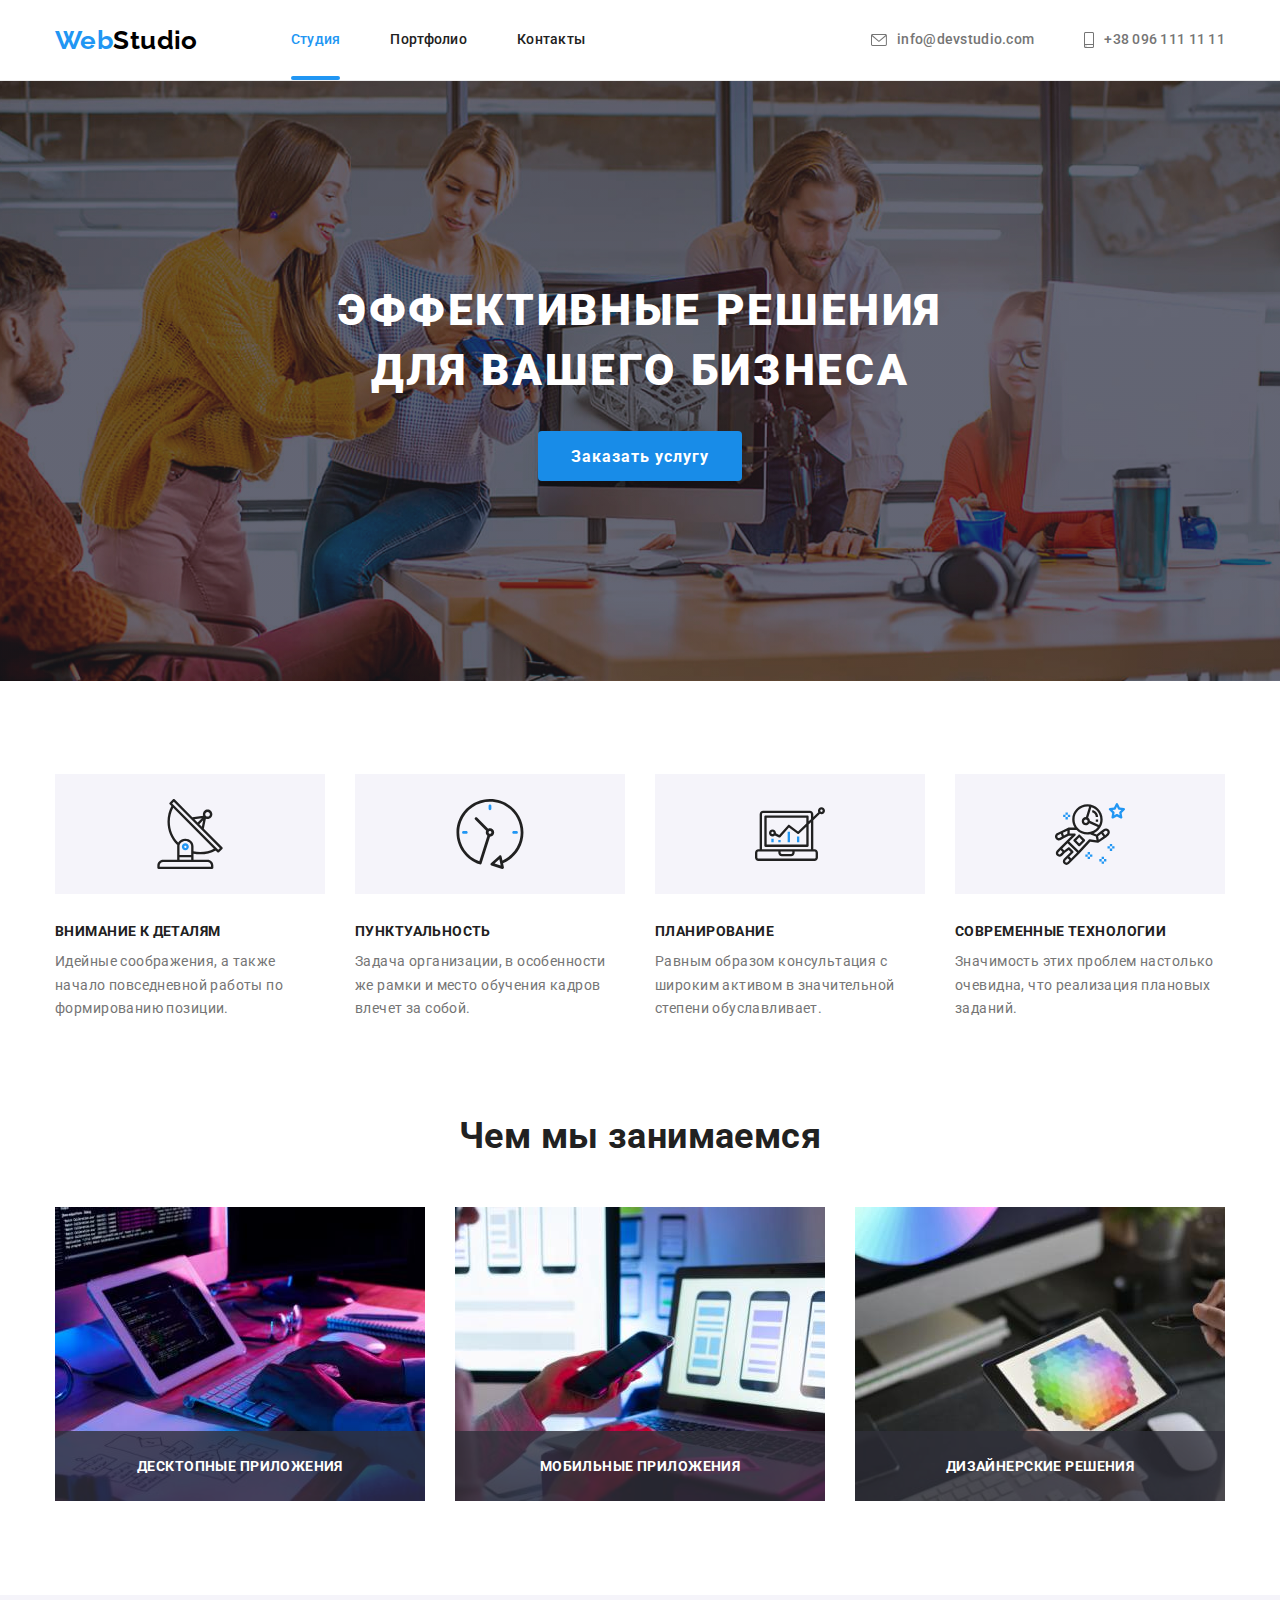
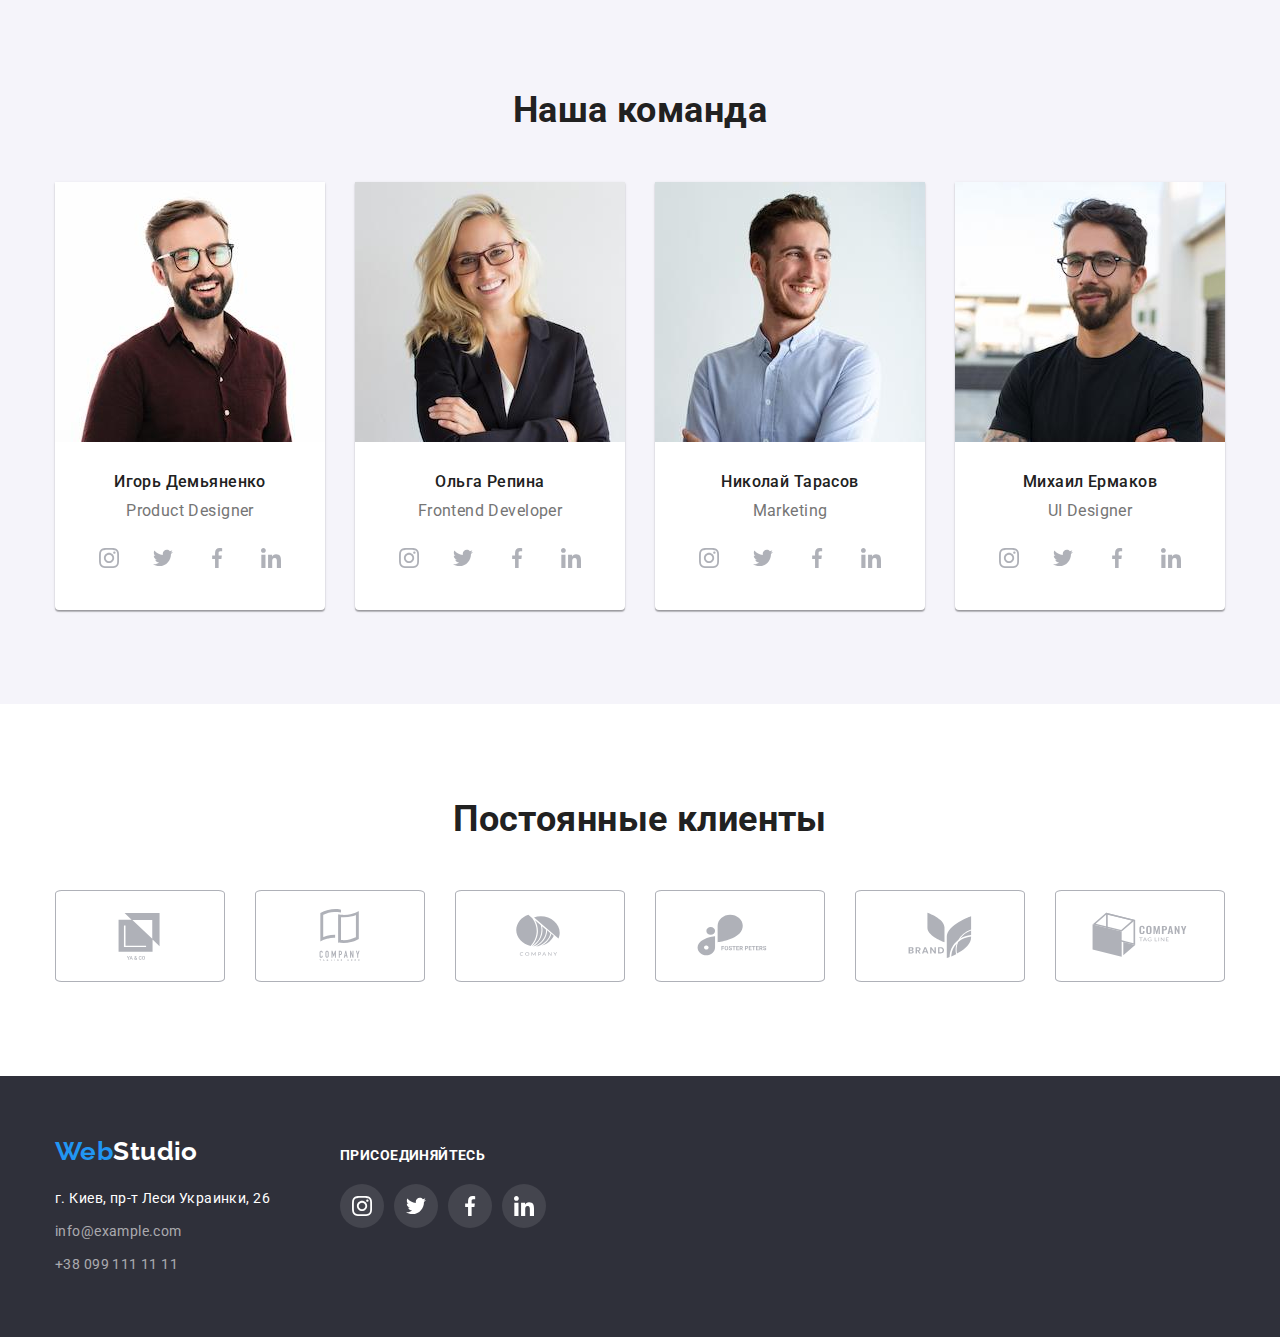
==== index.html @ b1ba1713 "Summary" ====
<!DOCTYPE html>
<html lang="ru">

<head>
    <meta charset="UTF-8">
    <meta http-equiv="X-UA-Compatible" content="IE=edge">
    <meta name="viewport" content="width=device-width, initial-scale=1.0">
    <title>Студия</title>
    <link rel="preconnect" href="https://fonts.googleapis.com">
    <link rel="preconnect" href="https://fonts.gstatic.com" crossorigin>
    <link
        href="https://fonts.googleapis.com/css2?family=Montserrat:wght@400;700&family=Raleway:wght@700&family=Roboto:wght@400;500;700;900&display=swap"
        rel="stylesheet">
    <link rel="stylesheet" href="https://cdnjs.cloudflare.com/ajax/libs/modern-normalize/1.1.0/modern-normalize.min.css">
    <link rel="stylesheet" href="./css/styles.css">
</head>

<body>
    <!--Заголовок-->
    <header class="header">
        <div class="container header-main">
            <nav class="header-nav">
                <a href="./index.html" class="logo"><span class="web-logo">Web</span><span
                        class="studio-logo">Studio</span></a>
                <ul class="site-nav list">
                    <li class="item"><a href="./index.html" class="link current">Студия</a></li>
                    <li class="item"><a href="./portfolio.html" class="link">Портфолио</a></li>
                    <li class="item"><a href="" class="link">Контакты</a></li>
                </ul>
            </nav>
            <ul class="header-contact list">
                <li class="item">
                    <a href="mailto:info@devstudio.com" class="link link-icon">
                        <svg class="icon icon-envelope" aria-hidden="true" width="16px" height="12px">
                            <use href="./images/icons.svg#icon-envelope"></use>
                        </svg>
                        info@devstudio.com</a></li>
                <li class="item">
                    <a href="tel:+380961111111" class="link link-icon">
                        <svg class="icon icon-smartphone" aria-hidden="true" width="10px" height="16px">
                            <use href="./images/icons.svg#icon-smartphone"></use>
                        </svg>
                         +38 096 111 11 11</a></li>
            </ul>
        </div>
    </header>
    <main>
            <section class="section hero">
                <h1 class="hero-title">Эффективные решения <br> для вашего бизнеса</h1>
                <button type="button" class="hero-button" data-modal-open>Заказать услугу</button>
            </section>
        <section class="section features">
           <div class="main-futures container">
            <h2 class="visually-hidden">Особенности</h2>
            <ul class="features-list list">
                 <li class="item">
                    <div class="icon-block">
                        <svg class="icon" aria-hidden="true" width="70px" height="70px">
                            <use href="./images/icons.svg#icon-antenna"></use>
                        </svg>
                    </div>
                    <h3 class="features-head">Внимание к деталям</h3>
                    <p class="features-text">Идейные соображения, а также начало повседневной работы по формированию позиции.</p>
                </li>
                 <li class="item">
                    <div class="icon-block">
                        <svg class="icon" aria-hidden="true" width="70px" height="70px">
                            <use href="./images/icons.svg#icon-clock"></use>
                        </svg>
                    </div>
                    <h3 class="features-head">Пунктуальность</h3>
                    <p class="features-text">Задача организации, в особенности же рамки и место обучения кадров влечет за собой.</p>
                </li>
                 <li class="item">
                    <div class="icon-block">
                        <svg class="icon" aria-hidden="true" width="70px" height="70px">
                            <use href="./images/icons.svg#icon-diagram"></use>
                        </svg>
                    </div>
                    <h3 class="features-head">Планирование</h3>
                    <p class="features-text">Равным образом консультация с широким активом в значительной степени обуславливает.</p>
                </li>
                 <li class="item">
                    <div class="icon-block">
                        <svg class="icon" aria-hidden="true" width="70px" height="70px">
                            <use href="./images/icons.svg#icon-astronaut"></use>
                        </svg>
                    </div>
                    <h3 class="features-head">Современные технологии</h3>
                    <p class="features-text">Значимость этих проблем настолько очевидна, что реализация плановых заданий.</p>
                </li>
            </ul>
           </div>
        </section>
        <section class="section example">
           <div class="main-exemple container">
            <h2 class="example-title">Чем мы занимаемся</h2>
            <ul class="example-list list">
                <li class="item">
                    <div class="image-section">
                        <a class="example-photo" href=""><img src="./images/box1.jpg" alt="бокс1" width="370"></a>
                        <p class="example-text">Десктопные приложения</p>
                    </div>
                </li>
                <li class="item">
                    <div class="image-section">
                        <a class="example-photo" href=""><img src="./images/box2.jpg" alt="бокс2" width="370"></a>
                        <p class="example-text">Мобильные приложения</p>
                    </div>
                </li>
                <li class="item">
                    <div class="image-section">
                        <a class="example-photo" href=""><img src="./images/box3.jpg" alt="бокс3" width="370"></a>
                        <p class="example-text">Дизайнерские решения</p>
                    </div>
                </li>
            </ul>
           </div>
        </section>
        <section class="section team">
           <div class="main-team container">
            <h2 class="team-title">Наша команда</h2>
            <ul class="team-list list">
                <li class="team-link">
                    <a href="">
                        <img src="./images/Igor.jpg" alt="Игорь" width="270"></a>
                    <div class="team-card">
                        <h3 class="team-head">Игорь Демьяненко</h3>
                    <p class="team-text">Product Designer</p>
                    <ul class="social-list list">
                        <li>
                            <a class="social-link" href="#">
                                <svg class="team-icon" aria-label="Посилання на Instagram" width="20px" height="20px">
                                    <use href="./images/icons.svg#icon-instagram"></use>
                                </svg>
                            </a>
                        </li>
                        <li>
                            <a class="social-link" href="#">
                                <svg class="team-icon" aria-label="Посилання на Twitter" width="20px" height="20px">
                                    <use href="./images/icons.svg#icon-twitter"></use>
                                </svg>
                            </a>
                        </li>
                        <li>
                            <a class="social-link" href="#">
                                <svg class="team-icon" aria-label="Посилання на Facebook" width="20px" height="20px">
                                    <use href="./images/icons.svg#icon-facebook"></use>
                                </svg>
                            </a>
                        </li>
                        <li>
                            <a class="social-link" href="#">
                                <svg class="team-icon" aria-label="Посилання на Linkedin" width="20px" height="20px">
                                    <use href="./images/icons.svg#icon-linkedin"></use>
                                </svg>
                            </a>
                        </li>
                    </ul>
                    </div>
                </li>
                <li class="team-link">
                    <a href="">
                        <img src="./images/Olga.jpg" alt="Ольга" width="270"></a>
                    <div class="team-card">
                        <h3 class="team-head">Ольга Репина</h3>
                    <p class="team-text">Frontend Developer</p>
                    <ul class="social-list list">
                        <li>
                            <a class="social-link" href="#">
                                <svg class="team-icon" aria-label="Посилання на Instagram" width="20px" height="20px">
                                    <use href="./images/icons.svg#icon-instagram"></use>
                                </svg>
                            </a>
                        </li>
                        <li>
                            <a class="social-link" href="#">
                                <svg class="team-icon" aria-label="Посилання на Twitter" width="20px" height="20px">
                                    <use href="./images/icons.svg#icon-twitter"></use>
                                </svg>
                            </a>
                        </li>
                        <li>
                            <a class="social-link" href="#">
                                <svg class="team-icon" aria-label="Посилання на Facebook" width="20px" height="20px">
                                    <use href="./images/icons.svg#icon-facebook"></use>
                                </svg>
                            </a>
                        </li>
                        <li>
                            <a class="social-link" href="#">
                                <svg class="team-icon" aria-label="Посилання на Linkedin" width="20px" height="20px">
                                    <use href="./images/icons.svg#icon-linkedin"></use>
                                </svg>
                            </a>
                        </li>
                    </ul>
                    </div>
                </li>
                <li class="team-link">
                    <a href="">
                        <img src="./images/Mukolay.jpg" alt="Николай" width="270"></a>
                    <div class="team-card">
                        <h3 class="team-head">Николай Тарасов</h3>
                    <p class="team-text">Marketing</p>
                    <ul class="social-list list">
                        <li>
                            <a class="social-link" href="#">
                                <svg class="team-icon" aria-label="Посилання на Instagram" width="20px" height="20px">
                                    <use href="./images/icons.svg#icon-instagram"></use>
                                </svg>
                            </a>
                        </li>
                        <li>
                            <a class="social-link" href="#">
                                <svg class="team-icon" aria-label="Посилання на Twitter" width="20px" height="20px">
                                    <use href="./images/icons.svg#icon-twitter"></use>
                                </svg>
                            </a>
                        </li>
                        <li>
                            <a class="social-link" href="#">
                                <svg class="team-icon" aria-label="Посилання на Facebook" width="20px" height="20px">
                                    <use href="./images/icons.svg#icon-facebook"></use>
                                </svg>
                            </a>
                        </li>
                        <li>
                            <a class="social-link" href="#">
                                <svg class="team-icon" aria-label="Посилання на Linkedin" width="20px" height="20px">
                                    <use href="./images/icons.svg#icon-linkedin"></use>
                                </svg>
                            </a>
                        </li>
                    </ul>
                    </div>
                </li>
                <li class="team-link">
                    <a href="">
                        <img src="./images/Muhaylo.jpg" alt="Михаил" width="270"></a>
                    <div class="team-card">
                        <h3 class="team-head">Михаил Ермаков</h3>
                    <p class="team-text">UI Designer</p>
                    <ul class="social-list list">
                        <li>
                            <a class="social-link" href="#">
                                <svg class="team-icon" aria-label="Посилання на Instagram" width="20px" height="20px">
                                    <use href="./images/icons.svg#icon-instagram"></use>
                                </svg>
                            </a>
                        </li>
                        <li>
                            <a class="social-link" href="#">
                                <svg class="team-icon" aria-label="Посилання на Twitter" width="20px" height="20px">
                                    <use href="./images/icons.svg#icon-twitter"></use>
                                </svg>
                            </a>
                        </li>
                        <li>
                            <a class="social-link" href="#">
                                <svg class="team-icon" aria-label="Посилання на Facebook" width="20px" height="20px">
                                    <use href="./images/icons.svg#icon-facebook"></use>
                                </svg>
                            </a>
                        </li>
                        <li>
                            <a class="social-link" href="#">
                                <svg class="team-icon" aria-label="Посилання на Linkedin" width="20px" height="20px">
                                    <use href="./images/icons.svg#icon-linkedin"></use>
                                </svg>
                            </a>
                        </li>
                    </ul>
                    </div>
                </li>
            </ul>
           </div>
        </section>
        <section class="clients">
            <div class="container main-clients">
                <h2 class="clients-title">Постоянные клиенты</h2>
                <ul class="list clients-list">
                    <li class="clients-block">
                        <a class="clients-link" href="">
                            <svg class="clients-icon" aria-label="Ссылка на сайт клиента" width="160px" height="60px">
                                <use href="./images/icons.svg#icon-logo-1"></use>
                            </svg>
                        </a></li>
                    <li class="clients-block">
                        <a class="clients-link" href="">
                            <svg class="clients-icon" aria-label="Ссылка на сайт клиента" width="160px" height="60px">
                                <use href="./images/icons.svg#icon-logo-2"></use>
                            </svg>
                        </a></li>
                    <li class="clients-block">
                        <a class="clients-link" href="">
                            <svg class="clients-icon" aria-label="Ссылка на сайт клиента" width="160px" height="60px">
                                <use href="./images/icons.svg#icon-logo-3"></use>
                            </svg>
                        </a></li>
                    <li class="clients-block">
                        <a class="clients-link" href="">
                            <svg class="clients-icon" aria-label="Ссылка на сайт клиента" width="160px" height="60px">
                                <use href="./images/icons.svg#icon-logo-4"></use>
                            </svg>
                        </a></li>
                    <li class="clients-block">
                        <a class="clients-link" href="">
                            <svg class="clients-icon" aria-label="Ссылка на сайт клиента" width="160px" height="60px">
                                <use href="./images/icons.svg#icon-logo-5"></use>
                            </svg>
                        </a></li>
                    <li class="clients-block">
                        <a class="clients-link" href="">
                            <svg class="clients-icon" aria-label="Ссылка на сайт клиента" width="160px" height="60px">
                                <use href="./images/icons.svg#icon-logo-6"></use>
                            </svg>
                        </a></li>
                </ul>
            </div>
        </section>
    </main>
    <footer class="footer">
        <div class="main-footer container">
            <div class="footer-block">
                <div class="main-logo">
                    <a href="./index.html" class="logo"><span class="web-logo">Web</span><span
                            class="logo invers-studio-logo">Studio</span></a>
                </div>
                <address>
                    <ul class="list address">
                        <li class="item"><a href="" class="footer-address">г. Киев, пр-т Леси Украинки, 26</a></li>
                        <li class="item"><a href="mailto:info@example.com" class="footer-contact">info@example.com</a> </li>
                        <li class="item"><a href="tel:+380991111111" class="footer-contact">+38 099 111 11 11</a> </li>
                    </ul>
                </address>
            </div>
            <div>
                <h2 class="social-title">Присоединяйтесь</h2>
                <ul class="social-list list">
                    <li>
                        <a class="social-link" href="#">
                            <svg class="social-icon" aria-label="Посилання на Instagram" width="20px" height="20px">
                                <use href="./images/icons.svg#icon-instagram"></use>
                            </svg>
                        </a>
                    </li>
                    <li>
                        <a class="social-link" href="#">
                            <svg class="social-icon" aria-label="Посилання на Twitter" width="20px" height="20px">
                                <use href="./images/icons.svg#icon-twitter"></use>
                            </svg>
                        </a>
                    </li>
                    <li>
                        <a class="social-link" href="#">
                            <svg class="social-icon" aria-label="Посилання на Facebook" width="20px" height="20px">
                                <use href="./images/icons.svg#icon-facebook"></use>
                            </svg>
                        </a>
                    </li>
                    <li>
                        <a class="social-link" href="#">
                            <svg class="social-icon" aria-label="Посилання на Linkedin" width="20px" height="20px">
                                <use href="./images/icons.svg#icon-linkedin"></use>
                            </svg>
                        </a>
                    </li>
                </ul>
            </div>
        </div>
    </footer>
    <div data-modal class="backdrop is-hidden">
        <div class="modal">
            <button data-modal-close class="modal-close" type="button">
                <svg class="modal-icon" aria-hidden="true" width="18px" height="18px">
                    <use href="./images/icons.svg#icon-close"></use>
                </svg>
            </button>
        </div>
    </div>

    <script src="./js/modal.js"></script>
</body>

</html>
---- css/styles.css ----
:root {
    /* базовий фон */
    --base-background-color:#ffffff;
/*Hero+ футер #2F303A */
    --background-hero-footer: #2f303a;
    /* фон сірий для частини секцій #F5F4FA */
    --background-section: #f5f4fa;
    /* Фон головної кнопки */
    --background-hero-button: #188ce8;
    /* основний колір тексту (заголовки) 212121 */
    --primary-text-color: #212121;
    /* допоміжний колір тексту (наповнення) 757575 */
    --secondary-text-color: #757575;
    /* Основний колір іконок */
    --icon-color: #afb1b8;
    /*  білий FFFFFF */
    --full-white-color: #ffffff;
    /* футер адрес #FFFFFF 60% */
    --partial-white-color:rgba(255, 255, 255, 0.6);
    /* акцент голубий 2196F3 */
    --accent-color: #2196f3;
    /* Для логотипу */
    --black-color: #000000;
    /* Основний шрифт */
    --main-font: Roboto;
    --secondary-font: Raleway;

}

/* Тіло */
body {
    background-color: var(--base-background-color);
    color: var(--primary-text-color);
    font-family: var(--main-font), sans-serif;
    font-size: 14px;
    letter-spacing: 0.03em;
}

/* Normalize */
*,
*::before,
*::after {
    box-sizing: border-box;
}

.list {
    list-style: none;
    padding-left: 0;
    margin: 0;
}

img {
	display: block;
	max-width: 100%;
	height: auto;
}
.link {
    text-decoration: none;
    color: inherit;
}
address {
    font-style: normal;
    display: flex;
    align-items: center;
    padding-left: 0px;
}

h1,
h2,
h3,
p {
    margin-top: 0px;
}

.visually-hidden {
    width: 1px;
    height: 1px;
    margin: -1px;
    border: 0;
    padding: 0;
    white-space: nowrap;
    clip-path: inset(100%);
    clip: rect(0 0 0 0);
    overflow: hidden;
}

/* шапка */
.header {
    background-color: #ffffff;
    border-bottom: 1px solid rgba(236, 236, 236, 1);
}
.container {
    display: flex;
    width: 1200px;
    padding-right: 15px;
    padding-left: 15px;
    margin: 0 auto;
}


/* Logo header+footer */
.logo {
    font-family: var(--secondary-font);
    font-size: 26px;
    line-height: 1.19;
    font-weight: 700;
    text-decoration: none;
    /* padding-top: 60px;
    padding-bottom: 20px; */
}
.web-logo {
    color: var(--accent-color);

}
/* чорна чатина лого в шапці */
.studio-logo {
    color: var(--black-color);
  
}
/* біла частина лого в футері */
.invers-studio-logo {
    color: var(--full-white-color);
  
}

/* Навігація */
.header-main {
    align-items: center;
}
.header-nav {
    display: flex;
    align-items: center;
}
.site-nav {
    display: flex;
    margin-left: 93px;

    font-weight: 500;
    line-height: 1.14;
    letter-spacing: 0.02em;
   
}

.site-nav .item:not(:last-child) {
    margin-right: 50px;
    
}
.portfolio {
    display: flex;
}

.site-nav .link {
    display: block;
    padding-top: 32px;
    padding-bottom: 32px;
   
    color: var(--primary-text-color);

    text-decoration: none;
    
}
.site-nav .link.current,
.site-nav .link:hover,
.site-nav .link:focus {
    color: var(--accent-color);
    outline: none;
    transition: color 250ms cubic-bezier(0.4, 0, 0.2, 1);
}
.site-nav .item {
    position: relative;
}
.current::after {
    position: absolute;
    left: 0;
    bottom: 0;;
    display: flex;
    content: "";
    width: 100%;
    height: 4px;
    background-color: var(--accent-color);
    border-radius: 2px;
}


.header-contact {
    display: flex;
    margin-left: auto;
    font-weight: 500;
    line-height: 1.14;
    letter-spacing: 0.02em;
}
.header-contact .link {
    text-decoration: none;
    color: var(--secondary-text-color);
}
.header-contact .link:hover,
.header-contact .link:focus {
    color: var(--accent-color);
    transition:color 250ms cubic-bezier(0.4, 0, 0.2, 1);
}
.header-contact .item+.item {
    margin-left: 50px;
}

/* Іконки */

.icon {
    display: inline-block;
    stroke-width: 0;
    stroke: currentColor;
    fill: currentColor;
    transition: fill 250ms cubic-bezier(0.4, 0, 0.2, 1);
}
.link-icon {
    display: flex;
    align-items: center;
}
.icon-envelope {
        margin-right: 10px;
    fill: var(--secondary-text-color);
    display: flex;
    align-items: center;
}

.icon-smartphone {
    margin-right: 10px;
    fill: var(--secondary-text-color);
    display: flex;
    align-items: center;
}

.link-icon:hover .icon,
.link-icon:focus .icon {
    fill: var(--accent-color);
}
.link-icon:focus {
    outline: none;
}

 

.section {
    padding-top: 94px;
    padding-bottom: 94px;
}
/* Герой */
.hero {
    max-width: 1600px;
    margin-left: auto;
    margin-right: auto;
    background-color: var(--background-hero-footer);
    text-align: center;
    padding-top: 200px;
    padding-bottom: 200px;
    background-image: linear-gradient(to right, rgba(47, 48, 58, 0.4), rgba(47, 48, 58, 0.4)),
    url(../images/hero-bkg.jpg);
    background-size: cover;
    background-repeat: no-repeat;
    background-position:center;
}

.hero-title {
    color: var(--full-white-color);
    font-weight: 900;
    font-size: 44px;
    line-height: 1.36;
    letter-spacing: 0.06em;
    text-transform: uppercase;
    margin-bottom: 30px;
}


/* Потрібно розібратися з центруванням */
.hero-button {
    display: inline-block;
    min-width: 200px;
    height: 50px;
    background-color: var(--background-hero-button);
    color: var(--full-white-color);
    font-family: inherit;
    font-weight: 700;
    font-size: 16px;
    align-items: center;
    line-height: 1.88;
    letter-spacing: 0.06em;
    padding: 10px 32px;
    border-radius: 4px;
    box-shadow: 0px 4px 4px rgba(0, 0, 0, 0.15);
    border: 1px solid transparent;   
    transition: background-color 250ms cubic-bezier(0.4, 0, 0.2, 1);
}
.hero-button:hover {
    box-shadow: inset 0 0 10px 5px rgba(0, 0, 0, 0.15);
}

/* Особливості */
.features {
    padding-top: 94px;
    padding-bottom: 0px;
/* background-color: #188ce8; */

}
.main-futures {
    display: block;
}
/* .features-title {
visibility: hidden; */
/* margin-bottom: 0px; */
/* font-size: 0px; 
}*/

.features-list {
    display: flex;
    flex-wrap: wrap;
}
.features-list .item {
    width: 270px;
    margin-right: 30px;
}
.features-list .item:nth-child(4n) {
    margin-right: 0px;
}


.features-head {
    font-size: 14px;
    font-weight: 700;
    text-transform: uppercase;
    line-height: 1.14;
    margin-bottom: 10px;
}

.features-text {
    margin-bottom: 0px;
    color: var(--secondary-text-color);

    line-height: 1.71;
}
.icon-block {
    display: flex;
    margin-bottom: 30px;
    width: 270px;
    height: 120px;
    align-items: center;
    justify-content: center;
    background-color: var(--background-section);
}


/* проекти */
.example {
    /* background-color: green; */
}

.main-exemple {
    display: block;
}

.example-list {
    display: flex;
    flex-wrap: wrap;
}
.example-list .item {
    width: 370px;
    margin-right: 30px;
}
.example-list .item:nth-child(3n) {
    margin-right: 0px;
}
.example-title,
.team-title {
    margin-top: 0px;
    font-weight: 700;
    font-size: 36px;
    line-height: 1.17;
    text-align: center;
    margin-bottom: 50px;
}
.example-text {
    position: absolute;
    width: 100%;
    left: 0;
    bottom: 0;

    padding: 27px 82px;
    margin-bottom: 0;

    font-style: normal;
    font-weight: 700;
    line-height: 1.143;
    background-color:rgba(47, 48, 58,0.8);
    color: var(--full-white-color);
    text-align: center;
    text-transform: uppercase;


}
    
/* Наша команда */
.team {
    background-color: var(--background-section);
    padding-top: 94px;
    /* background-color: aqua; */
}
.main-team {
    display: block;
}
.team-list {
    display: flex;
    flex-wrap: wrap;
}
.team-list .team-link {
    margin-right: 30px;
}
.team-list .team-link:nth-child(4n) {
    margin-right: 0px;
}
.team-card {
    padding-top: 30px;
    padding-bottom: 30px;
}

.team-head {
    margin-bottom: 10px;
    font-weight: 500;
    font-size: 16px;
    line-height: 1.19;
}
.team-link {
    background-color: var(--base-background-color);
    text-align: center;
    box-shadow: 0px 1px 3px rgba(0, 0, 0, 0.12), 0px 1px 1px rgba(0, 0, 0, 0.14), 0px 2px 1px rgba(0, 0, 0, 0.2);
    border-radius: 0px 0px 4px 4px;
}

.team-text {
color: var(--secondary-text-color);
font-size: 16px;
line-height: 1.19;
margin-bottom: 0px;
}
.clients {
    padding-top: 94px;
    padding-bottom: 94px;
}
.main-clients {
    display: block;
    align-items: center;
    justify-content: center;
}
.clients-title {
    margin-top: 0px;
    font-size: 36px;
    line-height: 1.17;
    text-align: center;
    margin-bottom: 50px;
    font-weight: 700;
}
.clients-list {
    display: flex;
    justify-content: center;
}
.clients-block {
    display: flex;
    margin-right: 30px;
    width: 170px;
    height: 92px;
    
}
.clients-block:last-child {
    margin-right: 0px;
}

.clients-link {
    display: flex;
    width: 170px;
    height: 92px;
    align-items: center;
    justify-content: center;
    border: 1px solid var(--icon-color);
    border-radius: 4%;
    transition: border 250ms cubic-bezier(0.4, 0, 0.2, 1);
}
.clients-icon {
    fill: var(--icon-color);
    transition: fill 250ms cubic-bezier(0.4, 0, 0.2, 1);
}
.clients-link:hover .clients-icon,
.clients-link:focus .clients-icon {
    fill: var(--accent-color);
}
.clients-link:focus,
.clients-link:hover {
    border: 1px solid var(--accent-color);
    outline: 1px solid transparent;
    border-radius: 4px;
}


/* Підвал */
.footer {
    /* max-width: 1600px;
    margin-left: auto;
    margin-right: auto; */
    background-color: var(--background-hero-footer);
    padding-top: 60px;
    padding-bottom: 60px;
}
.main-footer {
    display: flex;
}
.main-logo {
    margin-bottom: 20px;
}

.address .item {
    margin-bottom: 9px;
}
.address .item:last-child {
    margin-bottom: 0px;
}
.footer-block {
    margin-right: 70px;
}
.footer-address {
    text-decoration: none;
    font-style: normal;
    color: var(--full-white-color);
    transition: color 250ms cubic-bezier(0.4, 0, 0.2, 1);

    line-height: 1.71;
}
.footer-contact {
    text-decoration: none;
    font-style: normal;
    line-height: 1.71;
    color: var(--partial-white-color);
    transition: color 250ms cubic-bezier(0.4, 0, 0.2, 1);
}

.address .footer-contact:hover,
.address .footer-contact:focus,
.address .footer-address:hover,
.address .footer-address:focus {
    color: var(--accent-color);
}
.social-title {
    margin-top: 12px;
    margin-bottom: 20px;
    color: var(--full-white-color);
    font-size: 14px;
    font-weight: 700;
    line-height: 1.14;
    text-transform: uppercase;
}
.team-link .social-list {
    margin-top: 16px;
}
.social-list {
    display: flex;
    padding-left: 0px;
    margin: 0px;
    align-items: center;
    justify-content: center;
}

.social-link {
    display: flex;
    width: 44px;
    height: 44px;
    border-radius: 50%;
    align-items: center;
    justify-content: center;
    background-color: rgba(255, 255, 255, 0.1);
    transition: fill 250ms cubic-bezier(0.4, 0, 0.2, 1), 
    background-color 250ms cubic-bezier(0.4, 0, 0.2, 1)
}
.social-list li {
    margin-right: 10px;
}
.social-list li:last-child {
    margin-right: 0px;
}
.social-icon {
    fill:var(--full-white-color);
}
.social-link:hover,
.social-link:focus {
    fill: var(--full-white-color);
    background-color: var(--accent-color);
    outline: none;
}
.team-icon {
    fill: var(--icon-color);
    transition: fill 250ms cubic-bezier(0.4, 0, 0.2, 1);
}

.social-link:hover .team-icon,
.social-link:focus .team-icon {
    fill: var(--full-white-color);
}

/* Портфоліо */
.main-filters {
    display: block;
}
 /* .filters-head {
     visibility: hidden;
     margin-bottom: 0px;
     font-size: 0px;
 } */
 .filters {
     display: flex;
     justify-content: center;
 }
.filters .filter {
    padding: 6px 24px;
    font-family: inherit;
    font-weight: 500;
    font-size: 16px;
    line-height: 1.62;
    text-align: center;
    background-color: var(--background-section);
    color: var(--primary-text-color);
    letter-spacing: 0.03em;
    border: transparent;
    border-radius: 4px;
    transition: background-color 250ms cubic-bezier(0.4, 0, 0.2, 1), 
    color 250ms cubic-bezier(0.4, 0, 0.2, 1), 
    box-shadow 250ms cubic-bezier(0.4, 0, 0.2, 1);
}
.filters .item:not(:last-child) {
    margin-right: 8px;
}
    
.filters .filter:hover,
.filters .filter:focus {
    background-color: var(--accent-color);
    color: var(--full-white-color);
    box-shadow: 0px 3px 1px rgba(0, 0, 0, 0.1), 0px 1px 2px rgba(0, 0, 0, 0.08), 0px 2px 2px rgba(0, 0, 0, 0.12);
    border-radius: 4px;
    outline: none;
}
.projects {
    display: block;
    margin-top: 50px;
}
/* .project-title {
    visibility: hidden;
    margin-bottom: 0px;
    font-size: 0px;
} */
.main-projects {

}
.project-list {
    display: flex;
    flex-wrap: wrap;
}
.project-list .link {
    margin-right: 30px;
    margin-bottom: 30px;
    width: 370px;
}
.project-list .link:nth-child(3n) {
    margin-right: 0px;
}

.project-list .link:nth-last-child(-n+3) {
    margin-bottom: 0px;
}

.project-link {
    display: block;
    text-decoration: none;
    color: var(--primary-text-color);
    border: transparent;
    transition: border 250ms cubic-bezier(0.4, 0, 0.2, 1),
    box-shadow 250ms cubic-bezier(0.4, 0, 0.2, 1);

}
.project-link:hover {
    border: 1px solid #EEEEEE;
    box-shadow: 0px 1px 1px rgba(0, 0, 0, 0.12), 
    0px 4px 4px rgba(0, 0, 0, 0.06), 
    1px 4px 6px rgba(0, 0, 0, 0.16);
}

.project-link:focus {
    outline: none;
    border: 1px solid #EEEEEE;
    box-shadow: 0px 1px 1px rgba(0, 0, 0, 0.12),
    1px 4px 6px rgba(0, 0, 0, 0.16);
    0px 4px 4px rgba(0, 0, 0, 0.06),
}

.image-section {
    position: relative;
    overflow: hidden;
}
/* .image-section:hover .project-overlay {
    transform: translateY(0);
} */
.image {

}
.project-overlay {
    position: absolute;
    top: 0;
    left: 0;
    width: 100%;
    height: 100%;
    padding: 63px 24px;
    
    font-family: var(--main-font);
    font-size: 18px;
    font-weight:400;
    line-height: 1.56;
    letter-spacing: 0.03em;
    color: var(--full-white-color);
    background: rgba(33, 150, 243, 0.9);
box-shadow: 
0px 4px 4px rgba(0, 0, 0, 0.25), 
0px 4px 4px rgba(0, 0, 0, 0.25);
    
transform: translateY(100%);
transition: transform 250ms cubic-bezier(0.4, 0, 0.2, 1);
}
.project-link:hover .project-overlay {
     transform: translateY(0);
}

.link-down-part {
    border: 1px solid rgba(238, 238, 238, 1);
    padding: 20px 24px;
}
.project-head {
    margin-bottom: 4px;
    font-weight: 700;
    font-size: 18px;
    line-height: 2;
    letter-spacing: 0.06em;
}
.project-text {
    margin-bottom: 0px;
    color: var(--secondary-text-color);

    font-size: 16px;
    line-height: 1.88;
    
}
/* Модальне вікно */

.backdrop {
    position: fixed;
    top: 0;
    left: 0;
    width: 100%;
    height: 100%;
    background: rgba(0, 0, 0, 0.2);
    opacity: 1;
    transition: opacity 250ms cubic-bezier(0.4, 0, 0.2, 1);
}
.backdrop.is-hidden {
    visibility: hidden;
    opacity: 0;
    pointer-events: none;
   
}
.modal {
    position: absolute;
    min-width: 528px;
    min-height: 581px;
    padding: 15px;
    background-color: var(--full-white-color);
    top: 50%;
    left: 50%;
    transform: translate(-50%, -50%) scale(1);
    transition: transform 250ms cubic-bezier(0.4, 0, 0.2, 1);;
    box-shadow: 
    0px 4px 4px rgba(0, 0, 0, 0.25), 
    0px 4px 4px rgba(0, 0, 0, 0.25);
}
.backdrop.is-hidden .modal {
  transform: translate(-50%, -50%) scale(1.1);

}
.modal-close {
    position: absolute;
    top: 0;
    right: 0;
    margin: 8px;
    display: flex;
    width: 30px;
    height: 30px;
    border-radius: 50%;
    align-items: center;
    background-color: var(--full-white-color);
    border: 1px solid rgba(0, 0, 0, 0.1);
    transition: color 250ms cubic-bezier(0.4, 0, 0.2, 1);
    cursor: pointer;
}
 
.modal-close:hover,
.modal-close:focus {
    /* border: 1px solid var(--black-color); */
    outline: none;
    background-color: rgba(0, 0, 0, 0.1);
}
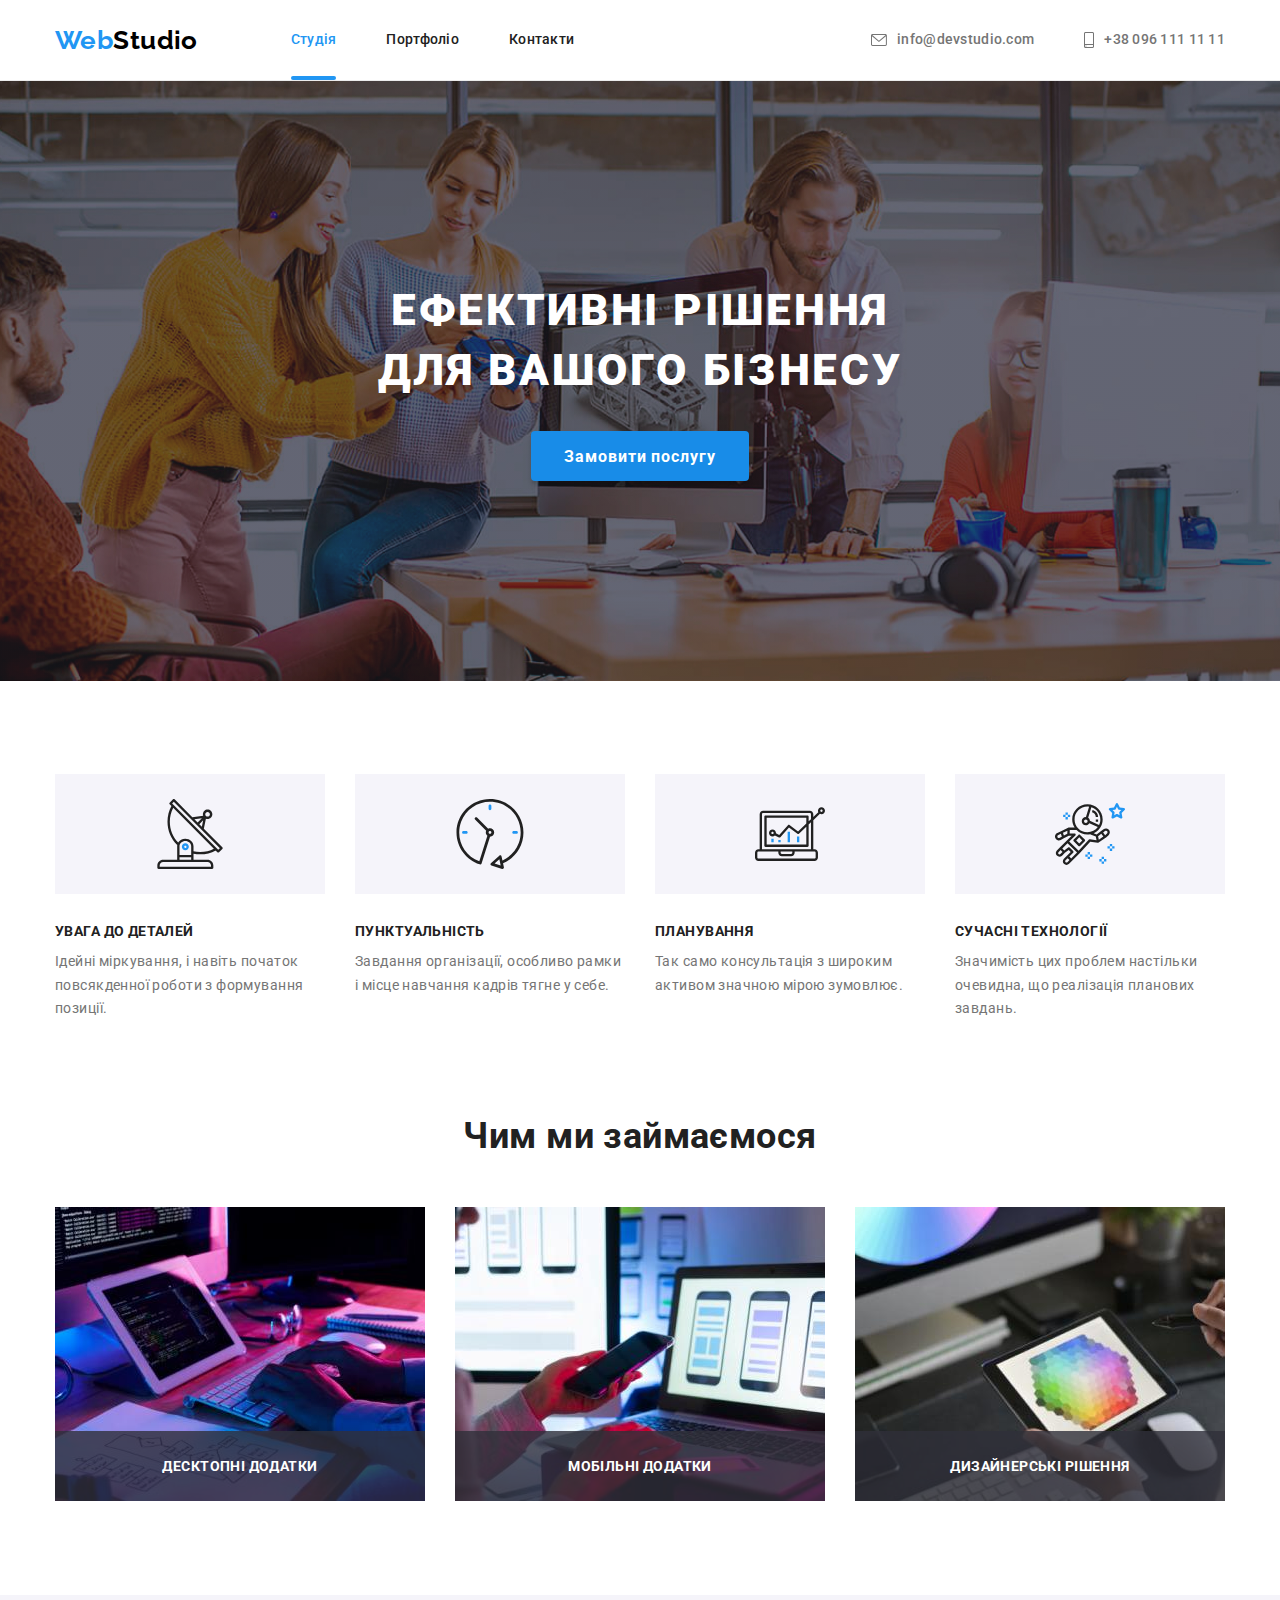
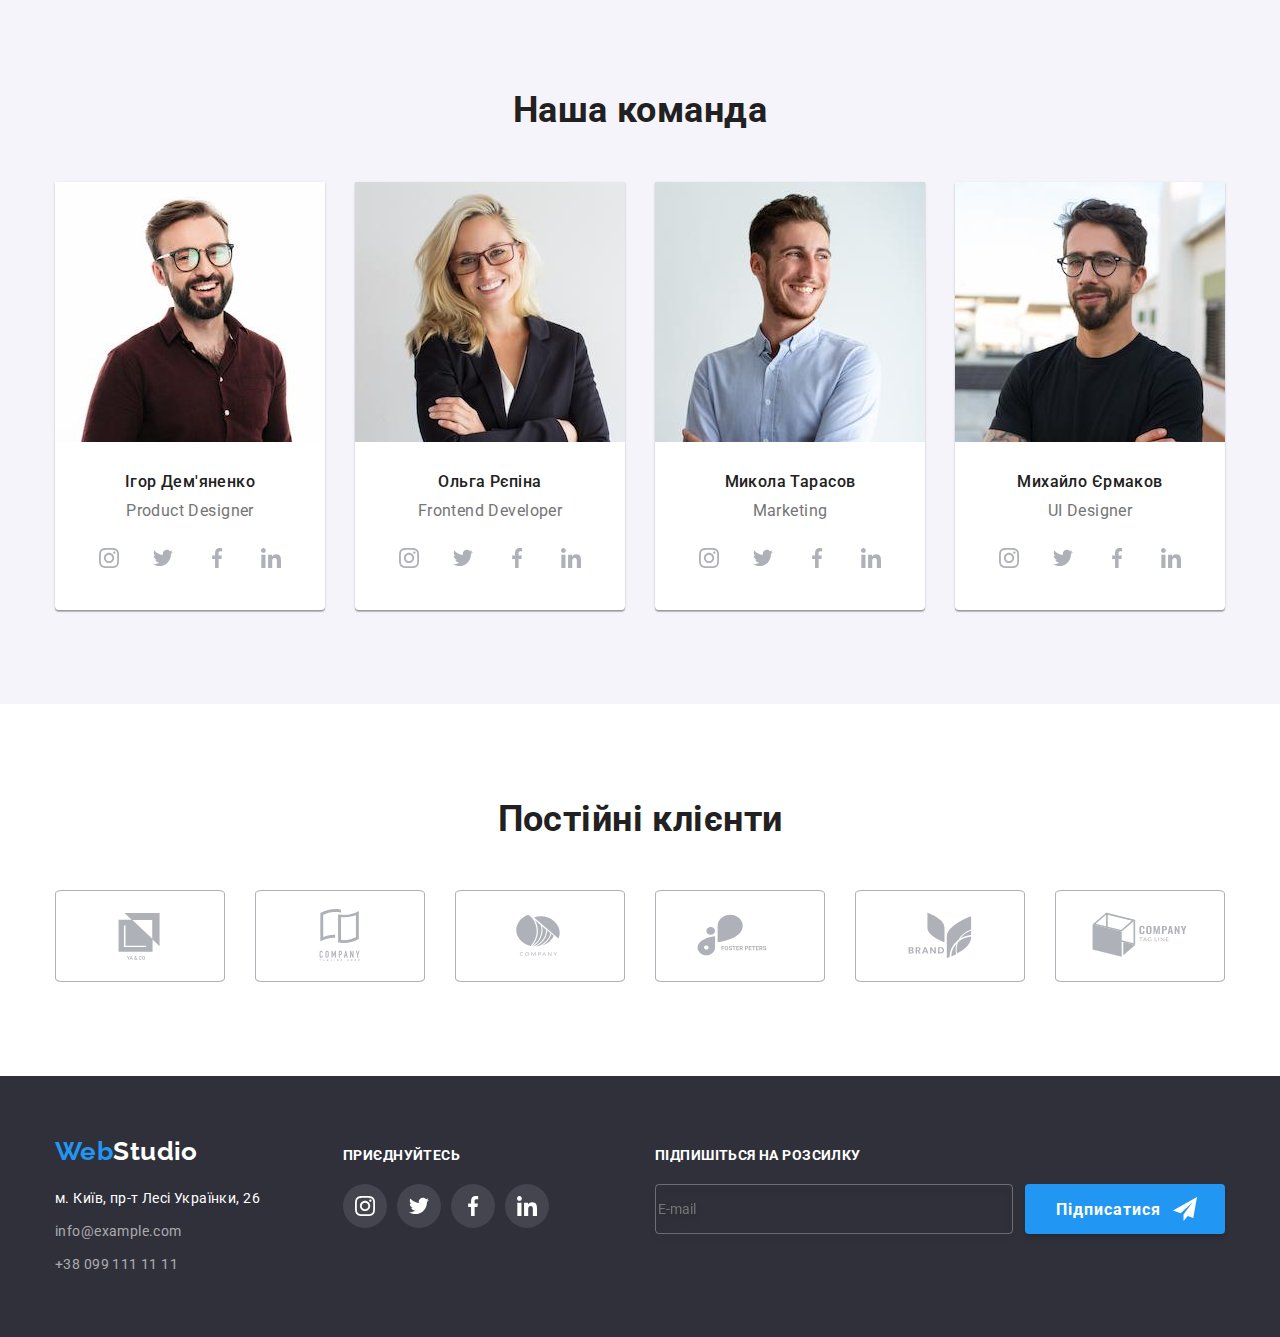
==== commit 84d3d4b0: "Final" ====
--- a/index.html
+++ b/index.html
@@ -23,9 +23,9 @@
                 <a href="./index.html" class="logo"><span class="web-logo">Web</span><span
                         class="studio-logo">Studio</span></a>
                 <ul class="site-nav list">
-                    <li class="item"><a href="./index.html" class="link current">Студия</a></li>
-                    <li class="item"><a href="./portfolio.html" class="link">Портфолио</a></li>
-                    <li class="item"><a href="" class="link">Контакты</a></li>
+                    <li class="item"><a href="./index.html" class="link current">Студія</a></li>
+                    <li class="item"><a href="./portfolio.html" class="link">Портфоліо</a></li>
+                    <li class="item"><a href="" class="link">Контакти</a></li>
                 </ul>
             </nav>
             <ul class="header-contact list">
@@ -46,12 +46,12 @@
     </header>
     <main>
             <section class="section hero">
-                <h1 class="hero-title">Эффективные решения <br> для вашего бизнеса</h1>
-                <button type="button" class="hero-button" data-modal-open>Заказать услугу</button>
+                <h1 class="hero-title">Ефективні рішення <br> для вашого бізнесу</h1>
+                <button type="button" class="hero-button" data-modal-open>Замовити послугу</button>
             </section>
         <section class="section features">
            <div class="main-futures container">
-            <h2 class="visually-hidden">Особенности</h2>
+            <h2 class="visually-hidden">Особливості</h2>
             <ul class="features-list list">
                  <li class="item">
                     <div class="icon-block">
@@ -59,8 +59,8 @@
                             <use href="./images/icons.svg#icon-antenna"></use>
                         </svg>
                     </div>
-                    <h3 class="features-head">Внимание к деталям</h3>
-                    <p class="features-text">Идейные соображения, а также начало повседневной работы по формированию позиции.</p>
+                    <h3 class="features-head">УВАГА ДО ДЕТАЛЕЙ</h3>
+                    <p class="features-text">Ідейні міркування, і навіть початок повсякденної роботи з формування позиції.</p>
                 </li>
                  <li class="item">
                     <div class="icon-block">
@@ -68,8 +68,8 @@
                             <use href="./images/icons.svg#icon-clock"></use>
                         </svg>
                     </div>
-                    <h3 class="features-head">Пунктуальность</h3>
-                    <p class="features-text">Задача организации, в особенности же рамки и место обучения кадров влечет за собой.</p>
+                    <h3 class="features-head">ПУНКТУАЛЬНІСТЬ</h3>
+                    <p class="features-text">Завдання організації, особливо рамки і місце навчання кадрів тягне у себе.</p>
                 </li>
                  <li class="item">
                     <div class="icon-block">
@@ -77,8 +77,8 @@
                             <use href="./images/icons.svg#icon-diagram"></use>
                         </svg>
                     </div>
-                    <h3 class="features-head">Планирование</h3>
-                    <p class="features-text">Равным образом консультация с широким активом в значительной степени обуславливает.</p>
+                    <h3 class="features-head">ПЛАНУВАННЯ</h3>
+                    <p class="features-text">Так само консультація з широким активом значною мірою зумовлює.</p>
                 </li>
                  <li class="item">
                     <div class="icon-block">
@@ -86,32 +86,32 @@
                             <use href="./images/icons.svg#icon-astronaut"></use>
                         </svg>
                     </div>
-                    <h3 class="features-head">Современные технологии</h3>
-                    <p class="features-text">Значимость этих проблем настолько очевидна, что реализация плановых заданий.</p>
+                    <h3 class="features-head">СУЧАСНІ ТЕХНОЛОГІЇ</h3>
+                    <p class="features-text">Значимість цих проблем настільки очевидна, що реалізація планових завдань.</p>
                 </li>
             </ul>
            </div>
         </section>
         <section class="section example">
            <div class="main-exemple container">
-            <h2 class="example-title">Чем мы занимаемся</h2>
+            <h2 class="example-title">Чим ми займаємося</h2>
             <ul class="example-list list">
                 <li class="item">
                     <div class="image-section">
                         <a class="example-photo" href=""><img src="./images/box1.jpg" alt="бокс1" width="370"></a>
-                        <p class="example-text">Десктопные приложения</p>
+                        <p class="example-text">Десктопні додатки</p>
                     </div>
                 </li>
                 <li class="item">
                     <div class="image-section">
                         <a class="example-photo" href=""><img src="./images/box2.jpg" alt="бокс2" width="370"></a>
-                        <p class="example-text">Мобильные приложения</p>
+                        <p class="example-text">Мобільні додатки</p>
                     </div>
                 </li>
                 <li class="item">
                     <div class="image-section">
                         <a class="example-photo" href=""><img src="./images/box3.jpg" alt="бокс3" width="370"></a>
-                        <p class="example-text">Дизайнерские решения</p>
+                        <p class="example-text">Дизайнерські рішення</p>
                     </div>
                 </li>
             </ul>
@@ -125,7 +125,7 @@
                     <a href="">
                         <img src="./images/Igor.jpg" alt="Игорь" width="270"></a>
                     <div class="team-card">
-                        <h3 class="team-head">Игорь Демьяненко</h3>
+                        <h3 class="team-head">Ігор Дем'яненко</h3>
                     <p class="team-text">Product Designer</p>
                     <ul class="social-list list">
                         <li>
@@ -163,7 +163,7 @@
                     <a href="">
                         <img src="./images/Olga.jpg" alt="Ольга" width="270"></a>
                     <div class="team-card">
-                        <h3 class="team-head">Ольга Репина</h3>
+                        <h3 class="team-head">Ольга Рєпіна</h3>
                     <p class="team-text">Frontend Developer</p>
                     <ul class="social-list list">
                         <li>
@@ -201,7 +201,7 @@
                     <a href="">
                         <img src="./images/Mukolay.jpg" alt="Николай" width="270"></a>
                     <div class="team-card">
-                        <h3 class="team-head">Николай Тарасов</h3>
+                        <h3 class="team-head">Микола Тарасов</h3>
                     <p class="team-text">Marketing</p>
                     <ul class="social-list list">
                         <li>
@@ -239,7 +239,7 @@
                     <a href="">
                         <img src="./images/Muhaylo.jpg" alt="Михаил" width="270"></a>
                     <div class="team-card">
-                        <h3 class="team-head">Михаил Ермаков</h3>
+                        <h3 class="team-head">Михайло Єрмаков</h3>
                     <p class="team-text">UI Designer</p>
                     <ul class="social-list list">
                         <li>
@@ -278,7 +278,7 @@
         </section>
         <section class="clients">
             <div class="container main-clients">
-                <h2 class="clients-title">Постоянные клиенты</h2>
+                <h2 class="clients-title">Постійні клієнти</h2>
                 <ul class="list clients-list">
                     <li class="clients-block">
                         <a class="clients-link" href="">
@@ -329,14 +329,14 @@
                 </div>
                 <address>
                     <ul class="list address">
-                        <li class="item"><a href="" class="footer-address">г. Киев, пр-т Леси Украинки, 26</a></li>
+                        <li class="item"><a href="" class="footer-address">м. Київ, пр-т Лесі Українки, 26</a></li>
                         <li class="item"><a href="mailto:info@example.com" class="footer-contact">info@example.com</a> </li>
                         <li class="item"><a href="tel:+380991111111" class="footer-contact">+38 099 111 11 11</a> </li>
                     </ul>
                 </address>
             </div>
             <div>
-                <h2 class="social-title">Присоединяйтесь</h2>
+                <h2 class="footer-title">приєднуйтесь</h2>
                 <ul class="social-list list">
                     <li>
                         <a class="social-link" href="#">
@@ -368,10 +368,86 @@
                     </li>
                 </ul>
             </div>
+            <div class="subscribe-block">
+                <h2 class="footer-title">Підпишіться на розсилку</h2>
+                <form class="footer-form">
+                    <div class="footer-mailbox">
+                        <label class="footer-label" for="email"></label>
+                        <input id="email" class="footer-input" type="email" name="email" placeholder="E-mail">
+                    </div>
+                   <div class="button-block">
+                    <button class="subscribe-button" type="submit" name="subscribe-button">Підписатися</button>
+                    <svg class="icon-send" aria-label="Підписатися на розсилку" width="24px" height="24px">
+                        <use href="./images/icons.svg#icon-email-send"></use>
+                    </svg>
+                   </div>
+                </form>
+            </div>
         </div>
     </footer>
     <div data-modal class="backdrop is-hidden">
         <div class="modal">
+            <h2 class="modal-title">Залиште свої дані, ми вам передзвонимо</h2>
+            <form class="modal-form">
+                <div class="form-field">
+                    <label class="form-field-label" for="user-name">Ім'я</label>
+                    <div class="input-box">
+                        <input class="form-field-input" type="text" name="name" id="user-name">
+                        <svg class="form-field-icon" width="18px" height="18px">
+                            <use class="form-field-use" href="./images/icons.svg#icon-person-modal"></use>
+                        </svg>
+                    </div>
+                </div>
+               <div class="form-field">
+                <label class="form-field-label" for="user-tel">Телефон</label>
+                <div class="input-box">
+                    <input class="form-field-input" type="tel" name="tel" id="user-tel">
+                    <svg class="form-field-icon" width="18px" height="18px">
+                        <use class="form-field-use" href="./images/icons.svg#icon-phone-modal"></use>
+                    </svg>
+                </div>
+               </div>
+                <div class="form-field">
+                    <label class="form-field-label" for="user-email">Пошта</label>
+                    <div class="input-box">
+                        <input class="form-field-input" type="email" name="email" id="user-email">
+                        <svg class="form-field-icon" width="18px" height="18px">
+                            <use class="form-field-use" href="./images/icons.svg#icon-email-modal"></use>
+                        </svg>
+                    </div>
+                </div>
+                <div class="form-field">
+                    <label class="form-field-label" for="feedback">Коментар</label>
+                    <textarea class="textarea" name="feedback" id="feedback" cols="30" rows="10" placeholder="Введіть текст"></textarea>
+                </div>
+                <!-- <div class="chekbox">
+                    <div class="chekbox-control">
+                        <input class="chekbox-input visually-hidden" type="checkbox" name="terms-conditions" id="terms-conditions">
+                        <svg class="chekbox-icon" aria-hidden="true" width="16px" height="15px">
+                            <use class="use-icon-chek" href="./images/icons.svg#icon-icon-check"></use>
+                        </svg>
+                    </div>
+                    <label class="chekbox-label" for="terms-conditions">Погоджуюся з розсилкою та приймаю <a class="terms-link" href="">Умови договору</a></label>
+                </div> -->
+                <!-- <label class="chekbox-label" for="terms-conditions">Погоджуюся з розсилкою та приймаю <a class="terms-link"
+                        href="">Умови договору</a>
+                    <input class="chekbox-input visually-hidden" type="checkbox" name="terms-conditions" id="terms-conditions">
+                    <svg class="chekbox-icon" aria-hidden="true" width="16px" height="15px">
+                        <use class="use-icon-chek" href="./images/icons.svg#icon-icon-check"></use>
+                    </svg>
+                </label> -->
+                <div class="chekbox">
+                    <label class="chekbox-label">
+                        <input class="chekbox-input" type="checkbox" name="terms-conditions" id="terms-conditions">
+                        <svg class="chekbox-icon" aria-hidden="true" width="16px" height="15px">
+                            <use class="use-icon-chek" href="./images/icons.svg#icon-icon-check"></use>
+                        </svg>
+                        Погоджуюся з розсилкою та приймаю &nbsp<a class="terms-link" href="">Умови договору</a>
+                    </label>
+                </div>
+                        
+                <button class="modal-button" type="submit">Відправити</button>
+            </form>
             <button data-modal-close class="modal-close" type="button">
                 <svg class="modal-icon" aria-hidden="true" width="18px" height="18px">
                     <use href="./images/icons.svg#icon-close"></use>
--- a/css/styles.css
+++ b/css/styles.css
@@ -216,7 +216,7 @@
     align-items: center;
 }
 .icon-envelope {
-        margin-right: 10px;
+    margin-right: 10px;
     fill: var(--secondary-text-color);
     display: flex;
     align-items: center;
@@ -508,6 +508,7 @@
 }
 .main-footer {
     display: flex;
+    justify-content: space-between;
 }
 .main-logo {
     margin-bottom: 20px;
@@ -544,7 +545,7 @@
 .address .footer-address:focus {
     color: var(--accent-color);
 }
-.social-title {
+.footer-title {
     margin-top: 12px;
     margin-bottom: 20px;
     color: var(--full-white-color);
@@ -598,6 +599,60 @@
 .social-link:hover .team-icon,
 .social-link:focus .team-icon {
     fill: var(--full-white-color);
+}
+.subscribe-block {
+    margin-left: 93px;
+}
+.footer-form {
+    display: flex;
+}
+.footer-input {
+    width: 358px;
+    height: 50px;
+    margin: 0;
+    background-color: transparent;
+    border: 1px solid rgba(255, 255, 255, 0.3);
+    filter: drop-shadow(0px 4px 4px rgba(0, 0, 0, 0.15));
+    border-radius: 4px;
+}
+/* .footer-input:hover {
+    border: 1px solid var(--accent-color);
+    filter: drop-shadow(0px 4px 4px rgba(0, 0, 0, 0.15));
+    border-radius: 4px; */
+}
+.footer-input::placeholder {
+padding: 15px 295px 15px 16px;
+color: var(--partial-white-color);
+font-weight: 400;
+font-size: 16px;
+line-height: 1.25;
+}
+.button-block {
+    position: relative;
+}
+.subscribe-button {
+    width: 200px;
+    height: 50px;
+    padding: 10px 62px 10px 29px;
+    margin-left: 12px;
+    background-color: var(--accent-color);
+    color: var(--full-white-color);
+    box-shadow: 0px 4px 4px rgba(0, 0, 0, 0.15);
+    border-radius: 4px;
+    border: 1px solid transparent;
+    font-size: 16px;
+    font-weight: 700;
+    line-height: 1.875;
+    text-align: center;
+    align-items: center;
+    letter-spacing: 0.06em;
+}
+.icon-send {
+    position: absolute;
+    fill: var(--full-white-color);
+    top: 50%;
+    transform: translateY(-50%);
+    right: 28px;
 }
 
 /* Портфоліо */
@@ -771,7 +826,7 @@
     position: absolute;
     min-width: 528px;
     min-height: 581px;
-    padding: 15px;
+    padding: 40px;
     background-color: var(--full-white-color);
     top: 50%;
     left: 50%;
@@ -785,6 +840,130 @@
   transform: translate(-50%, -50%) scale(1.1);
 
 }
+.modal-form {
+    margin-top: 12px;
+    margin-bottom: 20px;
+}
+.form-field {
+    /* margin-top: 10px;
+    margin-bottom: 10px; */
+}
+.modal-title {
+margin-bottom: 0;
+}
+.form-field-label {
+    display: block;
+    width: 100%;
+    margin-top: 10px;
+    margin-bottom: 4px;
+    font-weight: 400;
+    font-size: 12px;
+    line-height: 1.17;
+    letter-spacing: 0.01em;
+    color: var(--secondary-text-color);;
+}
+.input-box {
+    position: relative;
+
+}
+.form-field-input {
+    width: 100%;
+    padding: 11px 12px 11px 42px;
+    border: 1px solid rgba(33, 33, 33, 0.2);
+    border-radius: 4px;
+    font-weight: 400;
+    font-size: 12px;
+    line-height: 1.17;
+    letter-spacing: 0.01em;
+    transition: border 250ms cubic-bezier(0.4, 0, 0.2, 1);
+}
+.form-field-icon {
+    position: absolute;
+    left: 12px;
+    top: 11px;
+    transition: fill 250ms cubic-bezier(0.4, 0, 0.2, 1);
+}
+.form-field-input:focus {
+    border: 1px solid var(--accent-color);
+    outline: none;
+    color: var(--black-color);
+}
+.form-field-input:focus+.form-field-icon {
+    fill: var(--accent-color);
+}
+
+
+.textarea {
+    width: 100%;
+    padding: 12px 16px;
+    resize: none;
+    border: 1px solid rgba(33, 33, 33, 0.2);
+    border-radius: 4px;
+    font-weight: 400;
+    font-size: 12px;
+    line-height: 1.17;
+    letter-spacing: 0.01em;
+    color: rgba(117, 117, 117, 0.5);
+    transition: border 250ms cubic-bezier(0.4, 0, 0.2, 1);
+}
+.textarea:focus {
+    border: 1px solid var(--accent-color);
+    outline: none;
+    color: var(--black-color); 
+}
+/* .chekbox {
+    display: flex;
+    justify-content: center;
+} */
+.chekbox-label {
+    margin-top: 20px;
+    margin-bottom: 30px;
+    display: flex;
+    justify-content: center;
+    align-items: center;
+    font-weight: 400;
+    font-size: 14px;
+    line-height: 1.71;
+    color: var(--secondary-text-color);
+ }
+
+.chekbox-input {
+    appearance: none;
+}
+.chekbox-icon {
+    display: inline-block;
+    margin-bottom: 3px;
+    width: 16px;
+    height: 15px;
+    border: 1px solid var(--primary-text-color);
+    border-radius: 2px;
+    margin-right: 8.3px;
+    fill: transparent;
+    transition: background-color 250ms cubic-bezier(0.4, 0, 0.2, 1),
+    fill 250ms cubic-bezier(0.4, 0, 0.2, 1);
+}
+.chekbox-input:checked + .chekbox-icon {
+    background-color: var(--accent-color);
+    fill: var(--full-white-color);
+    border: none;
+}
+
+/* .chekbox-control {
+    display: flex;
+    align-items: center;
+    justify-content: center;
+    width: 16px;
+    height: 15px;
+    margin-top: 3px;
+    border: 1px solid var(--primary-text-color);
+    border-radius: 2px;
+    margin-right: 8.38px;
+    flex-shrink: 0;
+} */
+.terms-link {
+    color: var(--accent-color);
+}
+
 .modal-close {
     position: absolute;
     top: 0;
@@ -800,7 +979,25 @@
     transition: color 250ms cubic-bezier(0.4, 0, 0.2, 1);
     cursor: pointer;
 }
- 
+.modal-button {
+    display: flex;
+    justify-content: center;
+    margin: auto;
+    width: 200px;
+    height: 50px;
+    /* padding: 10px 55px 10px 56px; */
+    background-color: var(--accent-color);
+    color: var(--full-white-color);
+    text-align: center;
+    align-items: center;
+    font-weight: 700;
+    font-size: 16px;
+    line-height: 1.88;
+    letter-spacing: 0.06em;
+    border: none;
+    box-shadow: 0px 4px 4px rgba(0, 0, 0, 0.15);
+    border-radius: 4px;
+}
 .modal-close:hover,
 .modal-close:focus {
     /* border: 1px solid var(--black-color); */
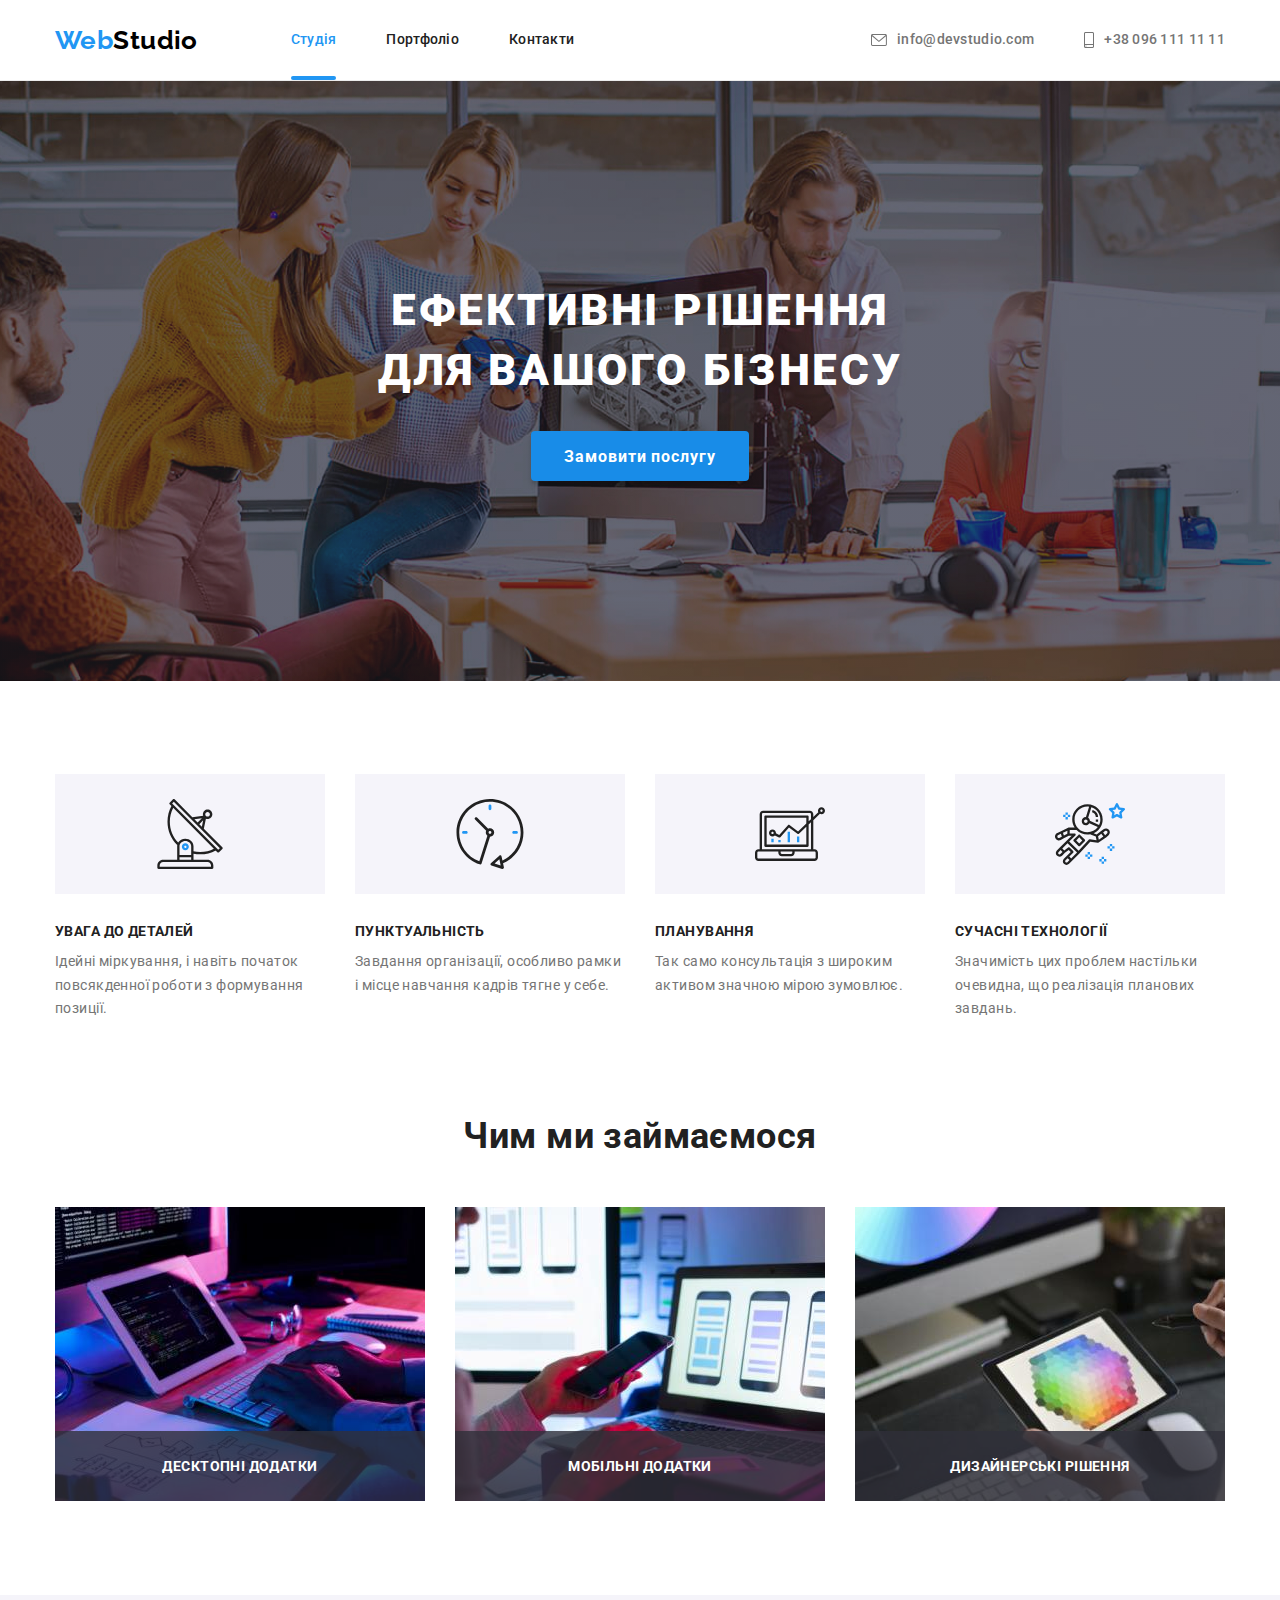
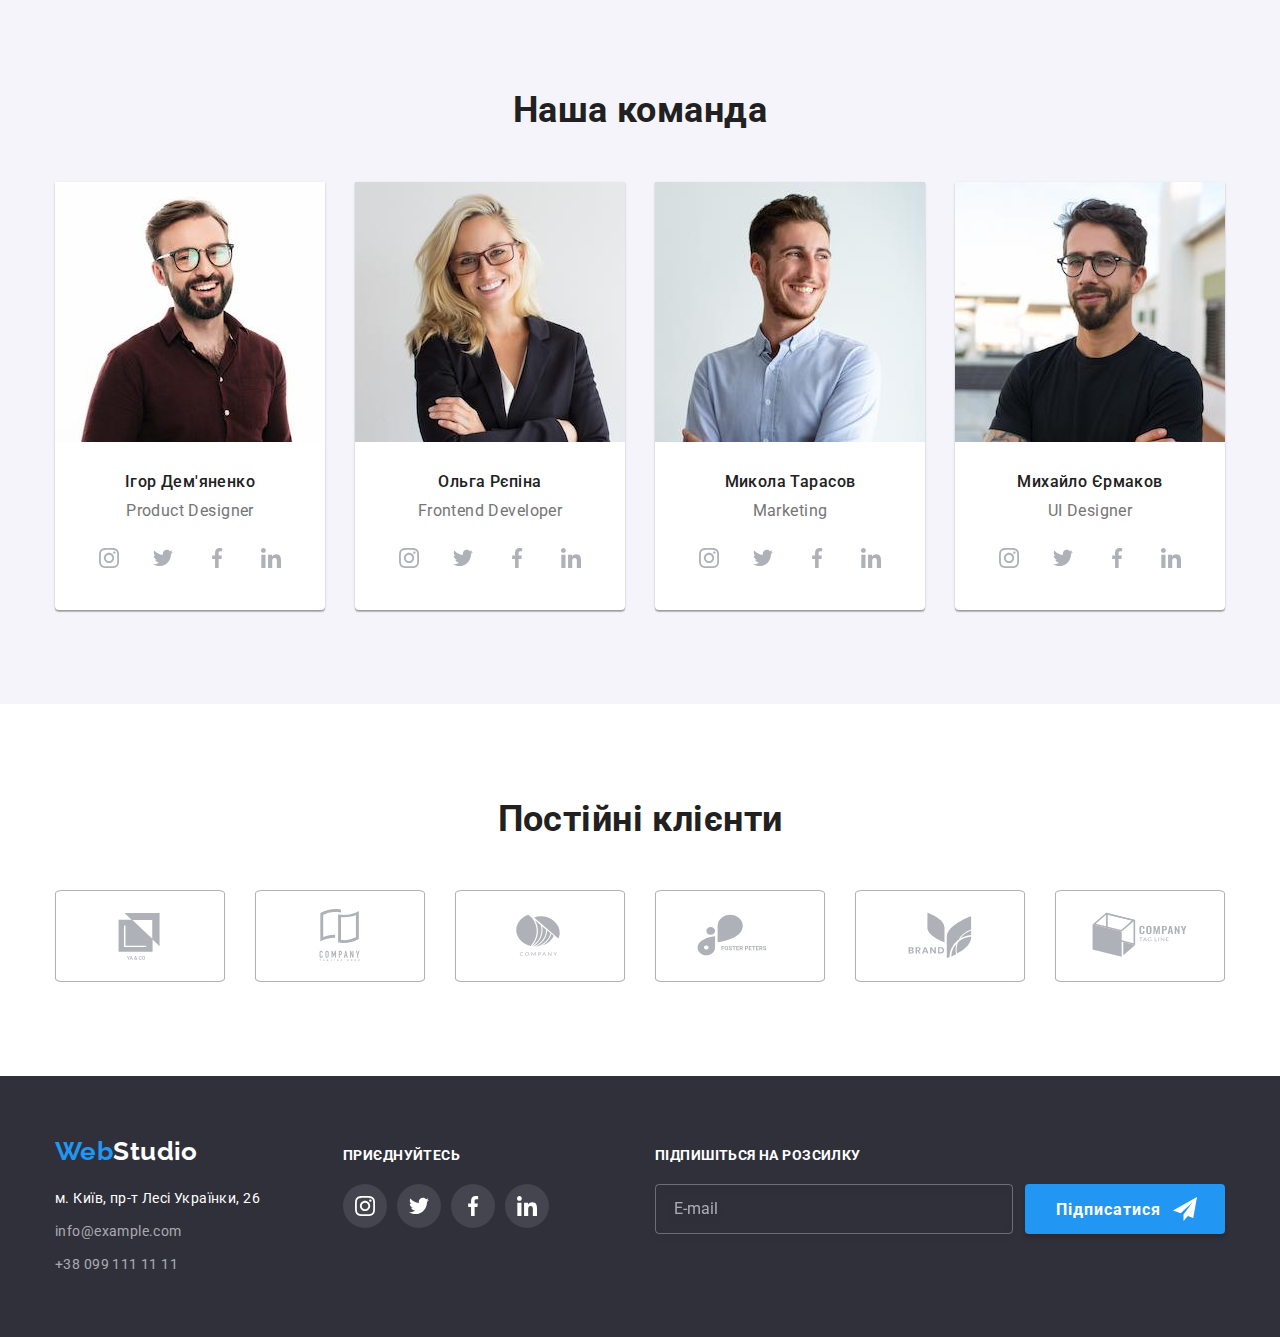
==== commit 9ffc390e: "Почистив" ====
--- a/index.html
+++ b/index.html
@@ -420,29 +420,13 @@
                     <label class="form-field-label" for="feedback">Коментар</label>
                     <textarea class="textarea" name="feedback" id="feedback" cols="30" rows="10" placeholder="Введіть текст"></textarea>
                 </div>
-                <!-- <div class="chekbox">
-                    <div class="chekbox-control">
-                        <input class="chekbox-input visually-hidden" type="checkbox" name="terms-conditions" id="terms-conditions">
-                        <svg class="chekbox-icon" aria-hidden="true" width="16px" height="15px">
-                            <use class="use-icon-chek" href="./images/icons.svg#icon-icon-check"></use>
-                        </svg>
-                    </div>
-                    <label class="chekbox-label" for="terms-conditions">Погоджуюся з розсилкою та приймаю <a class="terms-link" href="">Умови договору</a></label>
-                </div> -->
-                <!-- <label class="chekbox-label" for="terms-conditions">Погоджуюся з розсилкою та приймаю <a class="terms-link"
-                        href="">Умови договору</a>
-                    <input class="chekbox-input visually-hidden" type="checkbox" name="terms-conditions" id="terms-conditions">
-                    <svg class="chekbox-icon" aria-hidden="true" width="16px" height="15px">
-                        <use class="use-icon-chek" href="./images/icons.svg#icon-icon-check"></use>
-                    </svg>
-                </label> -->
                 <div class="chekbox">
                     <label class="chekbox-label">
                         <input class="chekbox-input" type="checkbox" name="terms-conditions" id="terms-conditions">
                         <svg class="chekbox-icon" aria-hidden="true" width="16px" height="15px">
                             <use class="use-icon-chek" href="./images/icons.svg#icon-icon-check"></use>
                         </svg>
-                        Погоджуюся з розсилкою та приймаю &nbsp<a class="terms-link" href="">Умови договору</a>
+                        Погоджуюся з розсилкою та приймаю &nbsp; <a class="terms-link" href="">Умови договору</a>
                     </label>
                 </div>
                         
--- a/css/styles.css
+++ b/css/styles.css
@@ -270,7 +270,6 @@
 }
 
 
-/* Потрібно розібратися з центруванням */
 .hero-button {
     display: inline-block;
     min-width: 200px;
@@ -348,9 +347,7 @@
 
 
 /* проекти */
-.example {
-    /* background-color: green; */
-}
+
 
 .main-exemple {
     display: block;
@@ -439,6 +436,7 @@
 line-height: 1.19;
 margin-bottom: 0px;
 }
+/* Клієнти */
 .clients {
     padding-top: 94px;
     padding-bottom: 94px;
@@ -615,11 +613,7 @@
     filter: drop-shadow(0px 4px 4px rgba(0, 0, 0, 0.15));
     border-radius: 4px;
 }
-/* .footer-input:hover {
-    border: 1px solid var(--accent-color);
-    filter: drop-shadow(0px 4px 4px rgba(0, 0, 0, 0.15));
-    border-radius: 4px; */
-}
+
 .footer-input::placeholder {
 padding: 15px 295px 15px 16px;
 color: var(--partial-white-color);
@@ -753,12 +747,7 @@
     position: relative;
     overflow: hidden;
 }
-/* .image-section:hover .project-overlay {
-    transform: translateY(0);
-} */
-.image {
-
-}
+
 .project-overlay {
     position: absolute;
     top: 0;
@@ -804,6 +793,7 @@
     line-height: 1.88;
     
 }
+
 /* Модальне вікно */
 
 .backdrop {
@@ -844,10 +834,7 @@
     margin-top: 12px;
     margin-bottom: 20px;
 }
-.form-field {
-    /* margin-top: 10px;
-    margin-bottom: 10px; */
-}
+
 .modal-title {
 margin-bottom: 0;
 }
@@ -911,6 +898,8 @@
     outline: none;
     color: var(--black-color); 
 }
+
+/* Чекбокс */
 /* .chekbox {
     display: flex;
     justify-content: center;
@@ -948,18 +937,6 @@
     border: none;
 }
 
-/* .chekbox-control {
-    display: flex;
-    align-items: center;
-    justify-content: center;
-    width: 16px;
-    height: 15px;
-    margin-top: 3px;
-    border: 1px solid var(--primary-text-color);
-    border-radius: 2px;
-    margin-right: 8.38px;
-    flex-shrink: 0;
-} */
 .terms-link {
     color: var(--accent-color);
 }
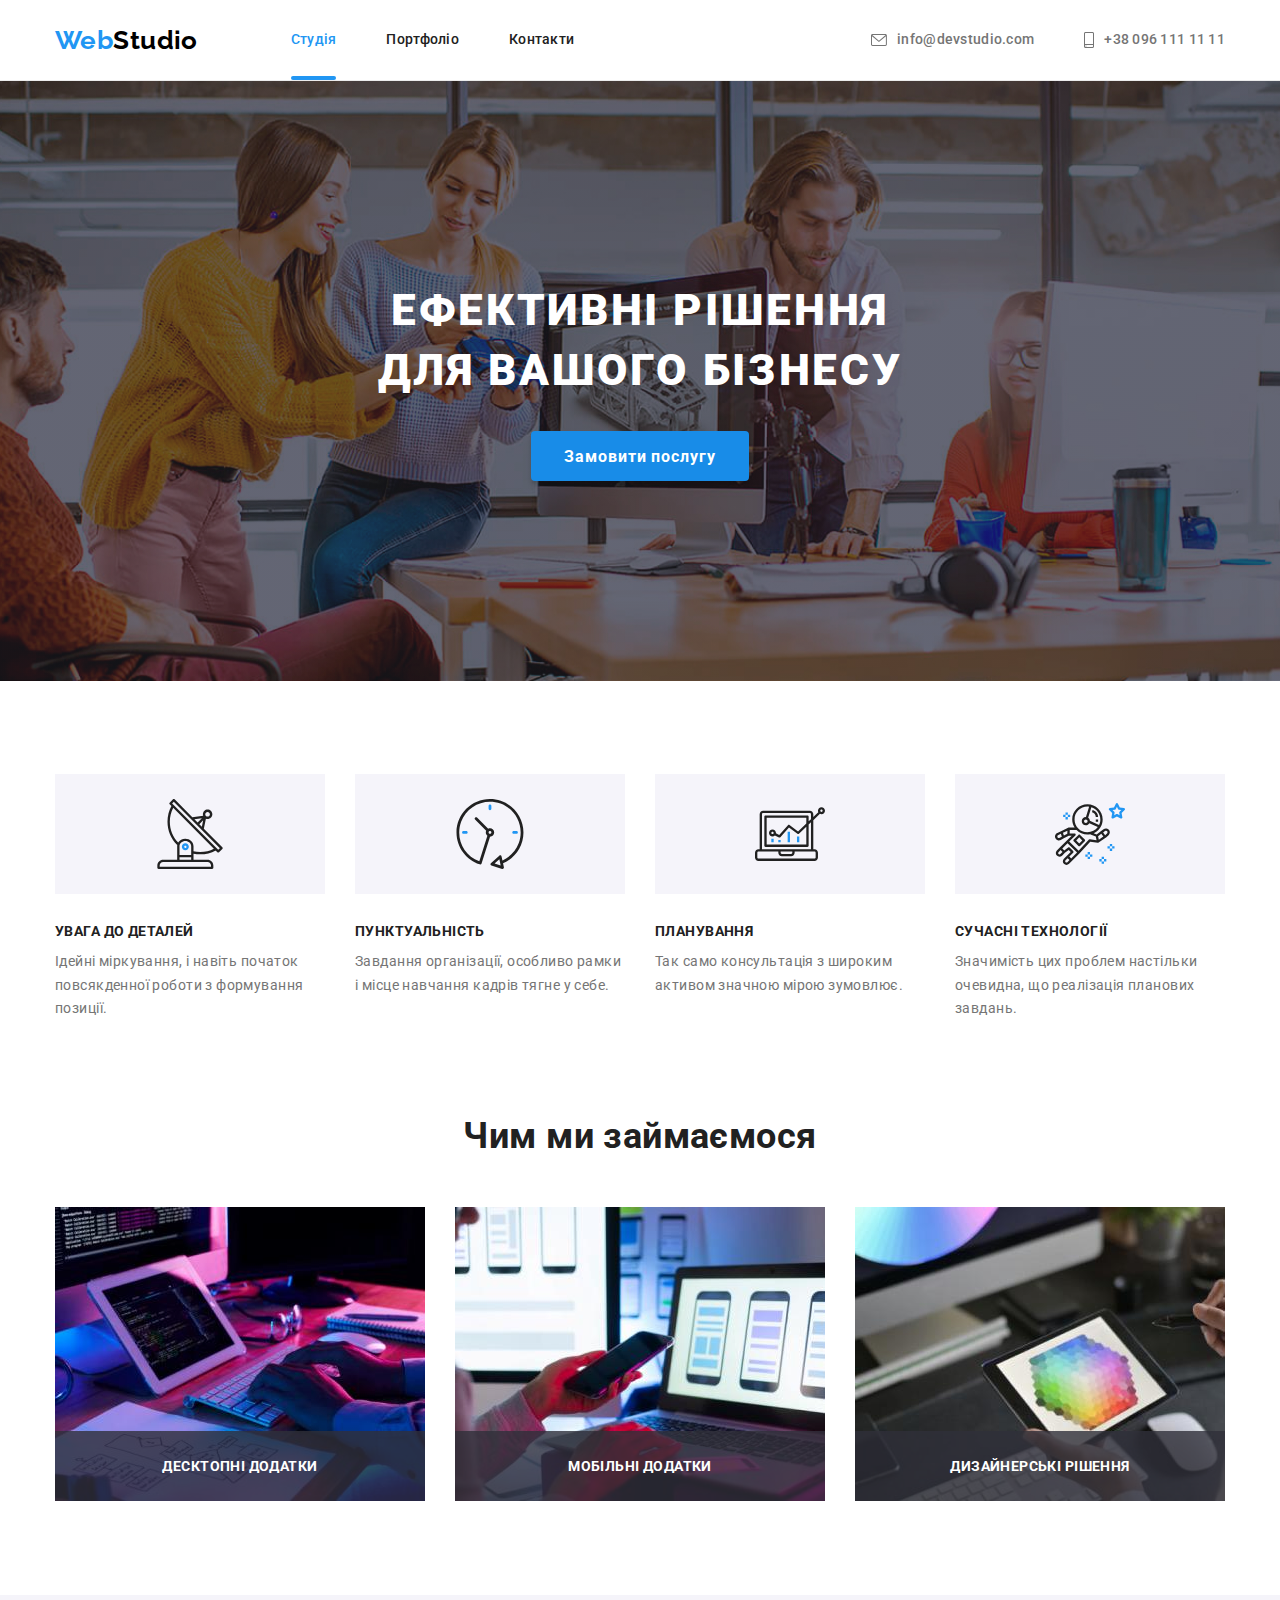
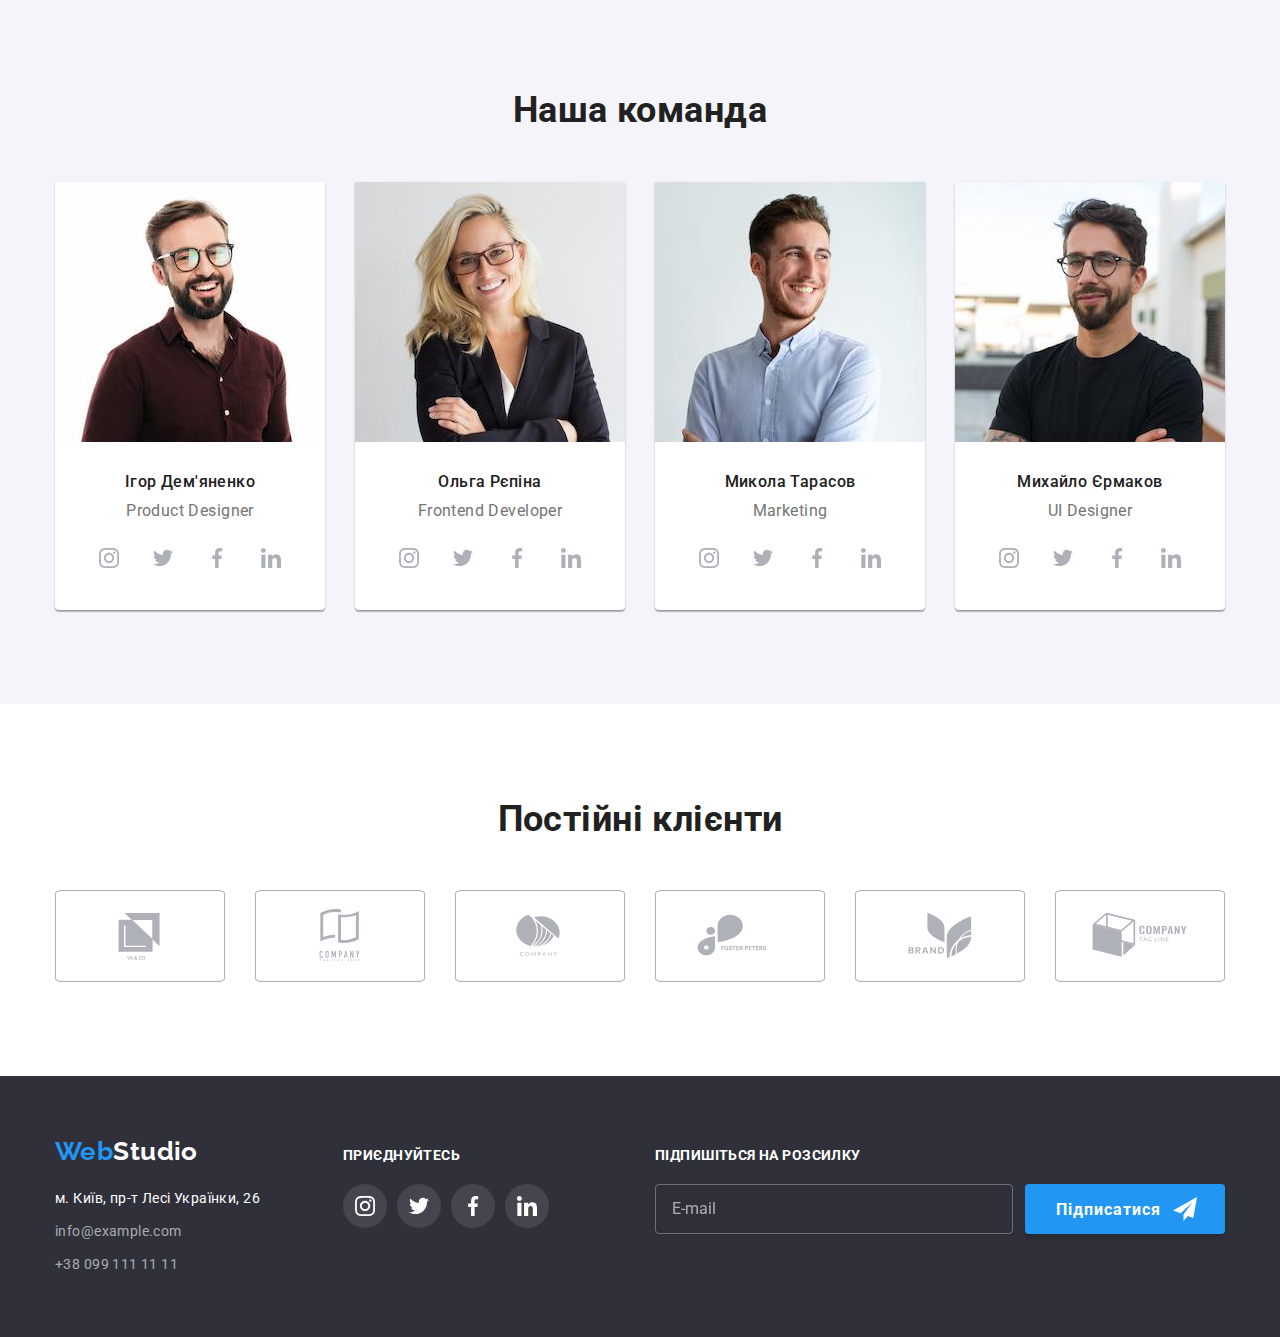
==== commit 3e40a682: "1" ====
--- a/index.html
+++ b/index.html
@@ -1,5 +1,5 @@
 <!DOCTYPE html>
-<html lang="ru">
+<html lang="uk">
 
 <head>
     <meta charset="UTF-8">
--- a/css/styles.css
+++ b/css/styles.css
@@ -607,7 +607,12 @@
 .footer-input {
     width: 358px;
     height: 50px;
+    padding: 15px 16px 15px 16px;
     margin: 0;
+    font-weight: 400;
+    font-size: 16px;
+    line-height: 1.25;
+    color: var(--full-white-color);
     background-color: transparent;
     border: 1px solid rgba(255, 255, 255, 0.3);
     filter: drop-shadow(0px 4px 4px rgba(0, 0, 0, 0.15));
@@ -615,7 +620,7 @@
 }
 
 .footer-input::placeholder {
-padding: 15px 295px 15px 16px;
+
 color: var(--partial-white-color);
 font-weight: 400;
 font-size: 16px;
@@ -832,16 +837,22 @@
 }
 .modal-form {
     margin-top: 12px;
-    margin-bottom: 20px;
 }
 
 .modal-title {
 margin-bottom: 0;
+text-align: center;
+}
+.form-field {
+     margin-top: 10px;
+
+}
+.form-field:first-child {
+     margin-top: 0;
 }
 .form-field-label {
     display: block;
     width: 100%;
-    margin-top: 10px;
     margin-bottom: 4px;
     font-weight: 400;
     font-size: 12px;
@@ -855,13 +866,14 @@
 }
 .form-field-input {
     width: 100%;
-    padding: 11px 12px 11px 42px;
+    padding: 12px 12px 12px 42px;
     border: 1px solid rgba(33, 33, 33, 0.2);
     border-radius: 4px;
     font-weight: 400;
     font-size: 12px;
     line-height: 1.17;
     letter-spacing: 0.01em;
+    color: var(--primary-text-color);
     transition: border 250ms cubic-bezier(0.4, 0, 0.2, 1);
 }
 .form-field-icon {
@@ -873,7 +885,6 @@
 .form-field-input:focus {
     border: 1px solid var(--accent-color);
     outline: none;
-    color: var(--black-color);
 }
 .form-field-input:focus+.form-field-icon {
     fill: var(--accent-color);
@@ -882,6 +893,8 @@
 
 .textarea {
     width: 100%;
+    height: 120px;
+    /* padding: 0; */
     padding: 12px 16px;
     resize: none;
     border: 1px solid rgba(33, 33, 33, 0.2);
@@ -890,7 +903,7 @@
     font-size: 12px;
     line-height: 1.17;
     letter-spacing: 0.01em;
-    color: rgba(117, 117, 117, 0.5);
+    color: var(--primary-text-color);
     transition: border 250ms cubic-bezier(0.4, 0, 0.2, 1);
 }
 .textarea:focus {
@@ -898,15 +911,17 @@
     outline: none;
     color: var(--black-color); 
 }
+.textarea::placeholder {
+    /* padding: 12px 16px; */
+    color: rgba(117, 117, 117, 0.5);
+}
 
 /* Чекбокс */
-/* .chekbox {
-    display: flex;
-    justify-content: center;
-} */
-.chekbox-label {
+.chekbox {
     margin-top: 20px;
     margin-bottom: 30px;
+}
+.chekbox-label {
     display: flex;
     justify-content: center;
     align-items: center;
@@ -918,6 +933,8 @@
 
 .chekbox-input {
     appearance: none;
+    -webkit-appearance: none;
+    -moz-appearance: none;
 }
 .chekbox-icon {
     display: inline-block;
@@ -953,16 +970,16 @@
     align-items: center;
     background-color: var(--full-white-color);
     border: 1px solid rgba(0, 0, 0, 0.1);
-    transition: color 250ms cubic-bezier(0.4, 0, 0.2, 1);
+    transition: fill 250ms cubic-bezier(0.4, 0, 0.2, 1);
     cursor: pointer;
 }
 .modal-button {
     display: flex;
     justify-content: center;
     margin: auto;
+    padding: 0;
     width: 200px;
     height: 50px;
-    /* padding: 10px 55px 10px 56px; */
     background-color: var(--accent-color);
     color: var(--full-white-color);
     text-align: center;
@@ -974,10 +991,10 @@
     border: none;
     box-shadow: 0px 4px 4px rgba(0, 0, 0, 0.15);
     border-radius: 4px;
+    cursor: pointer;
 }
 .modal-close:hover,
 .modal-close:focus {
-    /* border: 1px solid var(--black-color); */
     outline: none;
-    background-color: rgba(0, 0, 0, 0.1);
-}
+    fill: var(--accent-color);
+}
